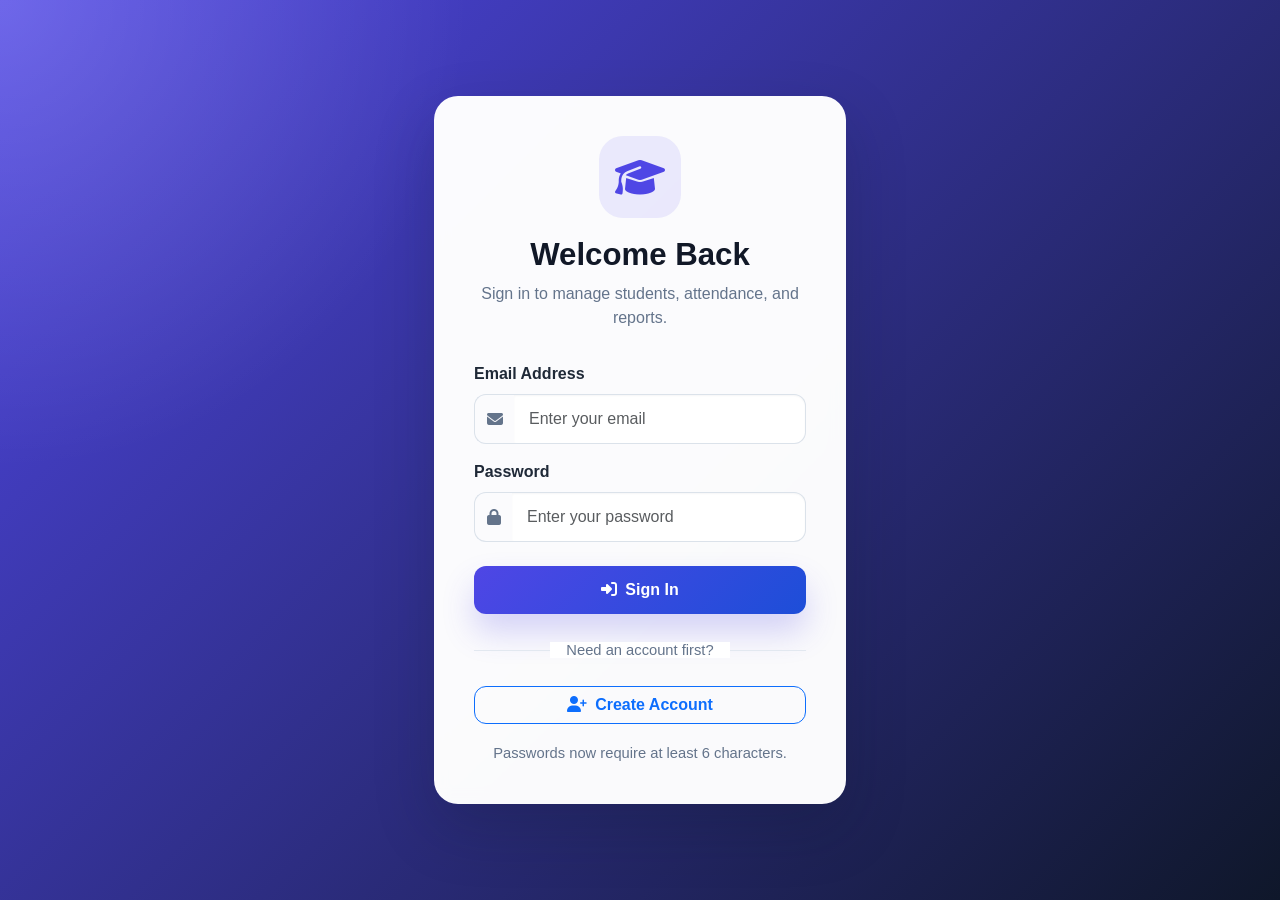
==== attendance.html @ b6f8df0d "Add batch selection to attendance system - New /batches endpoint returns available batch ranges - At" ====
<!DOCTYPE html>
<html lang="en">
<head>
  <!-- Character encoding for international characters -->
  <meta charset="UTF-8">
  <!-- Responsive design viewport settings -->
  <meta name="viewport" content="width=device-width, initial-scale=1.0">
  <!-- Page title shown in browser tab -->
  <title>Attendance - Student Attendance System</title>
  <!-- Bootstrap 5 CSS framework for responsive UI -->
  <link href="https://cdn.jsdelivr.net/npm/bootstrap@5.3.2/dist/css/bootstrap.min.css" rel="stylesheet">
  <!-- FontAwesome icons library -->
  <link rel="stylesheet" href="https://cdnjs.cloudflare.com/ajax/libs/font-awesome/6.4.0/css/all.min.css">
  <!-- Custom application stylesheet -->
  <link rel="stylesheet" href="style.css">
  <!-- Authentication utilities - handles token management -->
  <script src="auth.js?v=2024"></script>
  <script>
    <!-- REQUIRE AUTHENTICATION - Protect this page from unauthorized access -->
    window.requireAuth()
  </script>
</head>
<body>
  <!-- ========== SIDEBAR NAVIGATION ========== -->
  <div class="sidebar">
    <!-- Sidebar header with app title -->
    <div class="sidebar-header">
      <h3><i class="fas fa-graduation-cap me-2"></i>Attendance</h3>
    </div>
    <!-- Navigation links to different pages -->
    <ul class="sidebar-menu">
      <li><a href="dashboard.html"><i class="fas fa-home"></i>Dashboard</a></li>
      <li><a href="students.html"><i class="fas fa-users"></i>Students</a></li>
      <li><a href="attendance.html"><i class="fas fa-clipboard-check"></i>Attendance</a></li>
      <li><a href="reports.html"><i class="fas fa-chart-bar"></i>Reports</a></li>
    </ul>
  </div>

  <!-- ========== MAIN CONTENT AREA ========== -->
  <div class="main-content">
    <!-- ========== TOP NAVIGATION BAR ========== -->
    <div class="navbar">
      <!-- Left side of navbar with menu toggle and title -->
      <div class="navbar-left">
        <!-- Mobile menu toggle button -->
        <button class="menu-toggle" aria-label="Toggle navigation">
          <i class="fas fa-bars"></i>
        </button>
        <!-- Current page title -->
        <h5 class="mb-0">Attendance</h5>
      </div>
      <!-- Right side of navbar with user info and logout -->
      <div class="navbar-right">
        <!-- User profile section -->
        <div class="user-info">
          <!-- User avatar with initial letter -->
          <div class="user-avatar" id="userAvatar">A</div>
          <!-- User email display -->
          <span id="userName">Admin</span>
        </div>
        <!-- Logout button -->
        <button class="btn btn-outline-danger btn-sm logout-btn" onclick="logout()">
          <i class="fas fa-sign-out-alt"></i> Logout
        </button>
      </div>
    </div>

    <!-- ========== PAGE CONTENT ========== -->
    <div class="content-area">
      <!-- Page header with title and description -->
      <div class="page-header">
        <h1>Mark Attendance</h1>
        <p>Load a date and paper, then update attendance without creating duplicate records.</p>
      </div>

      <div id="attendanceAlert" class="alert alert-danger d-none" role="alert"></div>

      <div class="card mb-4">
        <div class="card-header d-flex flex-column flex-md-row justify-content-between align-items-start align-items-md-center gap-3">
          <div>
            <h5>Attendance Setup</h5>
            <p class="mb-0 text-muted">Select course, semester, and paper to load students for attendance.</p>
          </div>
          <button class="btn btn-outline-secondary" onclick="resetAttendance()">
            <i class="fas fa-redo me-2"></i>Reset
          </button>
        </div>
        <div class="card-body">
          <div class="row gy-3">
            <div class="col-md-3">
              <label for="attBatch" class="form-label">Batch</label>
              <select class="form-select" id="attBatch" onchange="updateAttCourseOptions()">
                <option value="">Select a batch</option>
              </select>
            </div>
            <div class="col-md-3">
              <label for="attCourse" class="form-label">Course</label>
              <select class="form-select" id="attCourse" onchange="updateAttSemesterOptions()">
                <option value="">Select a course</option>
              </select>
            </div>
            <div class="col-md-3">
              <label for="attSemester" class="form-label">Semester</label>
              <select class="form-select" id="attSemester" onchange="updateAttPaperOptions()" disabled>
                <option value="">Select a semester</option>
              </select>
            </div>
            <div class="col-md-3">
              <label for="attPaper" class="form-label">Paper</label>
              <select class="form-select" id="attPaper" onchange="loadStudentsForAttendance()" disabled>
                <option value="">Select a paper</option>
              </select>
            </div>
            <div class="col-md-3">
              <label for="attendanceDate" class="form-label">Date</label>
              <input type="date" class="form-control" id="attendanceDate" onchange="loadExistingAttendance()">
            </div>
          </div>
          <div class="row mt-3">
            <div class="col-12">
              <button class="btn btn-primary w-100" id="submitAttendanceBtn" onclick="submitAttendance()">
                <i class="fas fa-paper-plane me-2"></i>Save Attendance
              </button>
            </div>
          </div>
        </div>
      </div>

      <div class="card">
        <div class="card-header d-flex flex-column flex-md-row justify-content-between align-items-start align-items-md-center gap-3">
          <div>
            <h5>Student List</h5>
            <p class="mb-0 text-muted">Use Present, Late, or Absent for each student.</p>
          </div>
          <div class="d-flex flex-wrap gap-2">
            <span class="badge bg-success" id="presentCount">Present: 0</span>
            <span class="badge bg-warning text-dark" id="lateCount">Late: 0</span>
            <span class="badge bg-danger" id="absentCount">Absent: 0</span>
          </div>
        </div>
        <div class="card-body">
          <div class="row mb-3 gy-3">
            <div class="col-md-6">
              <input type="text" class="form-control shadow-sm" id="searchStudent" placeholder="Search by name or roll number">
            </div>
            <div class="col-md-6 text-md-end">
              <span class="text-muted" id="studentCount">Showing 0 students</span>
            </div>
          </div>
          <div class="table-responsive">
            <table class="table table-striped table-hover align-middle">
              <thead class="table-light">
                <tr>
                  <th>Name</th>
                  <th>Roll No</th>
                  <th>Course</th>
                  <th>Semester</th>
                  <th>Status</th>
                </tr>
              </thead>
              <tbody id="attendanceTable">
                <tr>
                  <td colspan="3" class="text-center py-5 text-muted">Loading students...</td>
                </tr>
              </tbody>
            </table>
          </div>
        </div>
      </div>
    </div>
  </div>

  <script src="https://cdn.jsdelivr.net/npm/bootstrap@5.3.2/dist/js/bootstrap.bundle.min.js"></script>
  <script>
    let students = []
    let courses = []
    let allBatches = []
    let allPapers = []
    let selectedBatch = null
    let selectedCourseId = null
    let selectedSemester = null
    let selectedPaperId = null
    const attendanceState = {}

    function setAlert(message = "", type = "danger") {
      const alertBox = document.getElementById("attendanceAlert")
      if (!message) {
        alertBox.textContent = ""
        alertBox.className = "alert alert-danger d-none"
        return
      }

      alertBox.textContent = message
      alertBox.className = `alert alert-${type}`
    }

    function setSubmitState(isSaving) {
      const button = document.getElementById("submitAttendanceBtn")
      if (!button) return
      button.disabled = isSaving
      button.innerHTML = isSaving
        ? '<span class="spinner-border spinner-border-sm me-2" role="status" aria-hidden="true"></span>Saving...'
        : '<i class="fas fa-paper-plane me-2"></i>Save Attendance'
    }

    function updateSummary() {
      const currentStatuses = students.map(student => attendanceState[student.id] || "absent")
      const presentCount = currentStatuses.filter(status => status === "present").length
      const lateCount = currentStatuses.filter(status => status === "late").length
      const absentCount = currentStatuses.filter(status => status === "absent").length

      document.getElementById("presentCount").textContent = `Present: ${presentCount}`
      document.getElementById("lateCount").textContent = `Late: ${lateCount}`
      document.getElementById("absentCount").textContent = `Absent: ${absentCount}`
    }

    function renderAttendanceTable(list = students) {
      const tableBody = document.getElementById("attendanceTable")
      const countNode = document.getElementById("studentCount")

      countNode.textContent = list.length === students.length
        ? `Showing ${students.length} student${students.length === 1 ? "" : "s"}`
        : `Showing ${list.length} of ${students.length} students`

      if (list.length === 0) {
        const hasFilters = selectedCourseId && selectedSemester && selectedPaperId
        const searchQuery = document.getElementById("searchStudent").value.trim()
        
        if (hasFilters) {
          tableBody.innerHTML = searchQuery
            ? '<tr><td colspan="5" class="text-center py-5 text-muted">No students match your search.</td></tr>'
            : '<tr><td colspan="5" class="text-center py-5 text-muted">No students found for this course/semester/paper.</td></tr>'
        } else {
          tableBody.innerHTML = '<tr><td colspan="5" class="text-center py-5 text-muted">Please select course, semester, and paper to load students.</td></tr>'
        }
        return
      }

      tableBody.innerHTML = list.map(student => {
        const courseName = courses.find(c => c.id === student.course_id)?.name || "Unknown"
        const currentSemester = student.current_semester || student.semester || "N/A"
        return `
        <tr>
          <td>${window.escapeHtml(student.name)}</td>
          <td>${window.escapeHtml(student.roll)}</td>
          <td>${window.escapeHtml(courseName)}</td>
          <td><strong>${currentSemester}</strong></td>
          <td>
            <select class="form-select form-select-sm" onchange="updateAttendanceStatus(${Number(student.id)}, this.value)">
              <option value="present" ${(attendanceState[student.id] || "absent") === "present" ? "selected" : ""}>Present</option>
              <option value="late" ${(attendanceState[student.id] || "absent") === "late" ? "selected" : ""}>Late</option>
              <option value="absent" ${(attendanceState[student.id] || "absent") === "absent" ? "selected" : ""}>Absent</option>
            </select>
          </td>
        </tr>
      `
      }).join("")
    }

    function applySearch() {
      const query = document.getElementById("searchStudent").value.toLowerCase().trim()
      if (!query) {
        renderAttendanceTable(students)
        return
      }

      const filtered = students.filter(student => {
        const courseName = courses.find(c => c.id === student.course_id)?.name || ""
        return (
          student.name.toLowerCase().includes(query) ||
          student.roll.toLowerCase().includes(query) ||
          courseName.toLowerCase().includes(query)
        )
      })

      renderAttendanceTable(filtered)
    }

    function resetAttendanceState(defaultStatus = "absent") {
      Object.keys(attendanceState).forEach(key => delete attendanceState[key])
      students.forEach(student => {
        attendanceState[student.id] = defaultStatus
      })
      updateSummary()
    }

    window.updateAttSemesterOptions = async function() {
      const courseSelect = document.getElementById("attCourse")
      const semesterSelect = document.getElementById("attSemester")
      const paperSelect = document.getElementById("attPaper")
      
      selectedCourseId = courseSelect.value ? Number(courseSelect.value) : null
      selectedSemester = null
      selectedPaperId = null
      
      semesterSelect.disabled = true
      semesterSelect.innerHTML = '<option value="">Select a semester</option>'
      paperSelect.disabled = true
      paperSelect.innerHTML = '<option value="">Select a paper</option>'
      
      if (!selectedCourseId) {
        students = []
        resetAttendanceState("absent")
        renderAttendanceTable(students)
        return
      }

      try {
        const semesters = await window.apiRequest(`/courses/${selectedCourseId}/semesters`)
        semesterSelect.disabled = false
        
        semesters.forEach(semester => {
          const option = document.createElement("option")
          option.value = semester
          option.textContent = `Semester ${semester}`
          semesterSelect.appendChild(option)
        })
      } catch (error) {
        setAlert("Unable to load semesters for this course.")
      }
    }

    window.updateAttPaperOptions = async function() {
      const semesterSelect = document.getElementById("attSemester")
      const paperSelect = document.getElementById("attPaper")
      
      selectedSemester = semesterSelect.value ? Number(semesterSelect.value) : null
      selectedPaperId = null
      
      paperSelect.disabled = true
      paperSelect.innerHTML = '<option value="">Select a paper</option>'
      
      if (!selectedCourseId || !selectedSemester) {
        students = []
        resetAttendanceState("absent")
        renderAttendanceTable(students)
        return
      }

      try {
        allPapers = await window.apiRequest(`/courses/${selectedCourseId}/semesters/${selectedSemester}/papers`)
        paperSelect.disabled = false
        
        allPapers.forEach(paper => {
          const option = document.createElement("option")
          option.value = paper.id
          option.textContent = paper.name + (paper.code ? ` (${paper.code})` : "")
          paperSelect.appendChild(option)
        })
      } catch (error) {
        setAlert("Unable to load papers for this course/semester.")
        allPapers = []
      }
    }

    window.loadStudentsForAttendance = async function() {
      const paperSelect = document.getElementById("attPaper")
      selectedPaperId = paperSelect.value ? Number(paperSelect.value) : null

      if (!selectedBatch || !selectedCourseId || !selectedSemester || !selectedPaperId) {
        students = []
        resetAttendanceState("absent")
        renderAttendanceTable(students)
        return
      }

      setAlert("")
      document.getElementById("attendanceTable").innerHTML = '<tr><td colspan="5" class="text-center py-5 text-muted">Loading students...</td></tr>'

      try {
        // Fetch students for this batch only
        const allStudents = await window.apiRequest(`/students?admission_year=${selectedBatch}`)
        students = allStudents.filter(student => 
          student.course_id === selectedCourseId && 
          student.semester === selectedSemester &&
          (Array.isArray(student.papers) ? student.papers : JSON.parse(student.papers || "[]")).includes(selectedPaperId)
        )
        resetAttendanceState("absent")
        await loadExistingAttendance()
      } catch (error) {
        document.getElementById("attendanceTable").innerHTML = '<tr><td colspan="5" class="text-center py-5 text-muted">Unable to load students.</td></tr>'
        setAlert(error.message || "Unable to load students right now.")
      }
    }

    async function loadBatches() {
      try {
        allBatches = await window.apiRequest("/batches")
        const batchSelect = document.getElementById("attBatch")
        batchSelect.innerHTML = '<option value="">Select a batch</option>'
        
        allBatches.forEach(batch => {
          const option = document.createElement("option")
          option.value = batch.admission_year
          option.textContent = batch.batch
          batchSelect.appendChild(option)
        })
      } catch (error) {
        setAlert("Unable to load batches.")
      }
    }

    window.updateAttCourseOptions = async function() {
      const batchSelect = document.getElementById("attBatch")
      const courseSelect = document.getElementById("attCourse")
      const semesterSelect = document.getElementById("attSemester")
      const paperSelect = document.getElementById("attPaper")
      
      selectedBatch = batchSelect.value ? Number(batchSelect.value) : null
      selectedCourseId = null
      selectedSemester = null
      selectedPaperId = null
      
      courseSelect.innerHTML = '<option value="">Select a course</option>'
      semesterSelect.disabled = true
      semesterSelect.innerHTML = '<option value="">Select a semester</option>'
      paperSelect.disabled = true
      paperSelect.innerHTML = '<option value="">Select a paper</option>'
      
      if (!selectedBatch) {
        students = []
        resetAttendanceState("absent")
        renderAttendanceTable(students)
        return
      }

      try {
        // Load all courses
        const allCourses = await window.apiRequest("/courses")
        
        // Get students for this batch to find which courses are offered
        const batchStudents = await window.apiRequest(`/students?admission_year=${selectedBatch}`)
        const offeredCourseIds = new Set(batchStudents.map(s => s.course_id))
        
        // Filter courses to only those offered in this batch
        courses = allCourses.filter(c => offeredCourseIds.has(c.id))
        
        courseSelect.innerHTML = '<option value="">Select a course</option>'
        courses.forEach(course => {
          const option = document.createElement("option")
          option.value = course.id
          option.textContent = course.name
          courseSelect.appendChild(option)
        })
      } catch (error) {
        setAlert("Unable to load courses for this batch.")
      }
    }

    async function loadCourses() {
      try {
        courses = await window.apiRequest("/courses")
        const courseSelect = document.getElementById("attCourse")
        courseSelect.innerHTML = '<option value="">Select a course</option>'
        
        courses.forEach(course => {
          const option = document.createElement("option")
          option.value = course.id
          option.textContent = course.name
          courseSelect.appendChild(option)
        })
      } catch (error) {
        setAlert("Unable to load courses.")
      }
    }

    async function loadExistingAttendance() {
      const date = document.getElementById("attendanceDate").value
      const paper = allPapers.find(p => p.id === selectedPaperId)
      const paperName = paper ? paper.name : ""

      if (!students.length) {
        return
      }

      resetAttendanceState("absent")

      if (!date || !paperName) {
        applySearch()
        return
      }

      try {
        const records = await window.apiRequest("/attendance", {
          query: { start_date: date, end_date: date, subject: paperName }
        })

        records.forEach(record => {
          attendanceState[record.student_id] = record.status
        })

        updateSummary()
        applySearch()

        if (records.length > 0) {
          setAlert(`Loaded ${records.length} saved attendance record${records.length === 1 ? "" : "s"} for ${paperName} on ${window.formatDate(date)}.`, "info")
        } else {
          setAlert("", "danger")
        }
      } catch (error) {
        applySearch()
        setAlert(error.message || "Unable to load saved attendance for this session.")
      }
    }

    window.updateAttendanceStatus = function(studentId, status) {
      attendanceState[studentId] = status
      updateSummary()
    }

    window.resetAttendance = function() {
      document.getElementById("attBatch").selectedIndex = 0
      document.getElementById("attCourse").selectedIndex = 0
      document.getElementById("attSemester").selectedIndex = 0
      document.getElementById("attPaper").selectedIndex = 0
      document.getElementById("attendanceDate").value = window.getTodayLocalDate()
      document.getElementById("searchStudent").value = ""
      selectedBatch = null
      selectedCourseId = null
      selectedSemester = null
      selectedPaperId = null
      students = []
      resetAttendanceState("absent")
      renderAttendanceTable(students)
      setAlert("")
    }

    window.submitAttendance = async function() {
      const date = document.getElementById("attendanceDate").value
      const paper = allPapers.find(p => p.id === selectedPaperId)
      const paperName = paper ? paper.name : ""

      if (!date || !paperName) {
        setAlert("Please select course, semester, paper, and date before saving attendance.")
        return
      }

      if (!students.length) {
        setAlert("No students are available for this selection.")
        return
      }

      setAlert("")
      setSubmitState(true)

      try {
        const records = students.map(student => ({
          student_id: Number(student.id),
          date,
          subject: paperName,
          status: attendanceState[student.id] || "absent"
        }))

        const result = await window.apiRequest("/attendance", {
          method: "POST",
          body: records
        })

        await loadExistingAttendance()
        setAlert(
          `${result.message || "Attendance saved."} Created: ${result.created || 0}, updated: ${result.updated || 0}.`,
          "success"
        )
      } catch (error) {
        setAlert(error.message || "Unable to save attendance right now.")
      } finally {
        setSubmitState(false)
      }
    }

    document.addEventListener("DOMContentLoaded", () => {
      window.populateUserInfo()
      window.setupSidebar()
      document.getElementById("attendanceDate").value = window.getTodayLocalDate()
      document.getElementById("searchStudent").addEventListener("input", applySearch)
      loadBatches()
    })
  </script>
</body>
</html>
---- style.css ----
/* ========== THEME & COLOR VARIABLES ========== */
/* Define global color scheme using CSS custom properties for easy theming */
:root {
  /* Sidebar styling colors */
  --sidebar-bg: #111827;          /* Dark background for sidebar navigation */
  --sidebar-hover: #1f2937;       /* Hover state background color */
  
  /* Main application background */
  --main-bg: #eef2ff;             /* Light blue-tinted main background */
  
  /* Surface and card colors */
  --surface: #ffffff;             /* Primary white background for cards/content */
  --surface-strong: #f8fafc;      /* Slightly gray background alternative */
  
  /* Text colors for readability hierarchy */
  --text-primary: #111827;        /* Dark gray for primary text */
  --text-secondary: #64748b;      /* Lighter gray for secondary text/hints */
  
  /* Shadow effects for depth */
  --card-shadow: 0 24px 60px rgba(15, 23, 42, 0.08);  /* Card drop shadow */
  --shadow-soft: 0 18px 40px rgba(15, 23, 42, 0.08);  /* Softer ambient shadow */
  
  /* Borders and dividers */
  --border-color: #e2e8f0;        /* Light gray for borders and dividers */
}

/* ========== GLOBAL STYLES ========== */
/* Reset default browser styles and apply box model */
* {
  margin: 0;
  padding: 0;
  box-sizing: border-box;  /* Include padding/border in width/height calculations */
}

/* ========== BODY STYLES ========== */
/* Apply global typography and background settings */
body {
  margin: 0;
  font-family: "Segoe UI", Tahoma, Geneva, Verdana, sans-serif;  /* Modern sans-serif font stack */
  padding: 0;
  background-color: var(--main-bg);  /* Use theme background color */
  color: var(--text-primary);        /* Use theme text color */
  overflow-x: hidden;                /* Prevent horizontal scrollbar */
}

/* ========== SIDEBAR NAVIGATION ========== */
/* Fixed left navigation panel with responsive hide/show on mobile */
.sidebar {
  position: fixed;
  left: 0;
  top: 0;
  height: 100vh;           /* Full viewport height */
  width: 260px;
  background-color: var(--sidebar-bg);  /* Dark background from theme */
  color: white;
  transition: all 0.3s ease;             /* Smooth animation for mobile toggle */
  z-index: 1000;                         /* Ensure sidebar is above other content */
  overflow-y: auto;                      /* Allow scrolling for long menus */
  box-shadow: 10px 0 30px rgba(15, 23, 42, 0.12);  /* Right-side drop shadow */
}

/* Hide sidebar completely on mobile (toggled via JS) */
.sidebar.active {
  left: -260px;  /* Slide sidebar off-screen to the left */
}

/* ========== SIDEBAR HEADER ========== */
/* Top section of sidebar with application title */
.sidebar-header {
  padding: 26px 24px;
  border-bottom: 1px solid rgba(255, 255, 255, 0.1);  /* Subtle divider line */
}

.sidebar-header h3 {
  margin: 0;
  font-size: 1.25rem;
  font-weight: 700;  /* Bold for prominence */
}

/* ========== SIDEBAR MENU ========== */
/* Navigation menu links and hover states */
.sidebar-menu {
  padding: 20px 0;
  list-style: none;  /* Remove default list bullets */
}

.sidebar-menu a {
  display: flex;
  align-items: center;
  padding: 14px 24px;
  color: rgba(255, 255, 255, 0.85);  /* Slightly transparent white */
  text-decoration: none;
  transition: all 0.25s ease;
  font-size: 0.95rem;
  border-radius: 16px;   /* Rounded corners for modern look */
  margin: 0 12px 8px;
}

.sidebar-menu a:hover,
.sidebar-menu a.active {
  background-color: rgba(148, 163, 184, 0.12);  /* Highlight on hover/active */
  color: #ffffff;                                /* Full white on hover */
  transform: translateX(2px);                    /* Subtle slide animation */
}

.sidebar-menu a i {
  margin-right: 12px;
  font-size: 1.1rem;
  width: 24px;
  text-align: center;  /* Center align icon */
}

/* ========== MAIN CONTENT AREA ========== */
/* Primary content region, adjusts for sidebar */
.main-content {
  margin-left: 260px;  /* Leave space for sidebar */
  min-height: 100vh;   /* Full viewport height */
  transition: all 0.3s ease;  /* Smooth transition for mobile toggle */
}

.main-content.active {
  margin-left: 0;  /* No margin on mobile when sidebar is hidden */
}

/* ========== TOP NAVIGATION BAR ========== */
/* Horizontal navbar with user info and controls */
.navbar {
  background-color: var(--surface);        /* White background */
  box-shadow: var(--shadow-soft);          /* Subtle drop shadow for depth */
  padding: 18px 32px;
  display: flex;
  justify-content: space-between;
  align-items: center;
  gap: 16px;
  flex-wrap: wrap;                         /* Allow wrapping on mobile */
  border-radius: 0 0 24px 24px;           /* Rounded bottom corners */
}

/* Left section of navbar with menu toggle and title */
.navbar-left {
  display: flex;
  align-items: center;
  gap: 20px;
}

/* Mobile menu toggle button */
.menu-toggle {
  background: #eef2ff;                     /* Light background */
  border: none;
  font-size: 1.4rem;
  cursor: pointer;
  color: #334155;
  width: 46px;
  height: 46px;
  border-radius: 14px;
  transition: transform 0.25s ease, background-color 0.25s ease;
}

.menu-toggle:hover {
  transform: translateY(-1px);             /* Subtle press effect */
  background-color: #dbeafe;               /* Slightly darker on hover */
}

/* Right section of navbar with user profile */
.navbar-right {
  display: flex;
  align-items: center;
  gap: 16px;
  flex-wrap: wrap;
  justify-content: flex-end;
}

/* User information container */
.user-info {
  display: flex;
  align-items: center;
  gap: 12px;
  min-width: 0;  /* Allow text truncation */
}

.user-info span {
  max-width: 220px;
  overflow: hidden;                        /* Hide overflowing text */
  text-overflow: ellipsis;                 /* Add ... for overflow */
  white-space: nowrap;
}

/* Circular user avatar with initial */
.user-avatar {
  width: 42px;
  height: 42px;
  border-radius: 50%;                      /* Perfect circle */
  background-color: #0d6efd;               /* Blue background */
  color: white;
  display: flex;
  align-items: center;
  justify-content: center;
  font-weight: 700;
  box-shadow: 0 10px 28px rgba(13, 110, 253, 0.18);  /* Blue glow effect */
}

/* ========== PAGE CONTENT AREA ========== */
/* Main content padding and layout */
.content-area {
  padding: 34px;                           /* Inner padding from edges */
}

/* Page header with title and description */
.page-header {
  margin-bottom: 32px;                     /* Space below header */
}

.page-header h1 {
  font-size: 2rem;
  font-weight: 800;
  color: var(--text-primary);
  margin-bottom: 8px;
}

.page-header p {
  color: var(--text-secondary);
  margin: 0;
}

.stats-cards {
  display: grid;
  grid-template-columns: repeat(auto-fit, minmax(240px, 1fr));
  gap: 24px;
  margin-bottom: 32px;
}

.stat-card {
  background: linear-gradient(180deg, #ffffff 0%, #f8fafc 100%);
  border-radius: 22px;
  padding: 28px;
  box-shadow: var(--card-shadow);
  transition: transform 0.3s ease, box-shadow 0.3s ease;
  border: 1px solid rgba(148, 163, 184, 0.15);
}

.stat-card:hover {
  transform: translateY(-6px);
  box-shadow: 0 26px 60px rgba(15, 23, 42, 0.14);
}

.stat-card-header {
  display: flex;
  justify-content: space-between;
  align-items: center;
  margin-bottom: 18px;
}

.stat-card-title {
  font-size: 0.82rem;
  color: var(--text-secondary);
  font-weight: 700;
  letter-spacing: 0.08em;
  text-transform: uppercase;
}

.stat-card-icon {
  width: 48px;
  height: 48px;
  border-radius: 16px;
  display: flex;
  align-items: center;
  justify-content: center;
  font-size: 1.2rem;
}

.stat-card-icon.blue {
  background-color: rgba(13, 110, 253, 0.12);
  color: #0d6efd;
}

.stat-card-icon.green {
  background-color: rgba(25, 135, 84, 0.12);
  color: #198754;
}

.stat-card-icon.orange {
  background-color: rgba(253, 126, 20, 0.12);
  color: #fd7e14;
}

.stat-card-icon.red {
  background-color: rgba(220, 53, 69, 0.12);
  color: #dc3545;
}

.stat-card-value {
  font-size: 2.4rem;
  font-weight: 800;
  color: var(--text-primary);
  margin-bottom: 6px;
}

.stat-card-footer {
  font-size: 0.92rem;
  color: var(--text-secondary);
}

.card {
  background: var(--surface);
  border-radius: 24px;
  box-shadow: var(--shadow-soft);
  border: none;
  margin-bottom: 24px;
  transition: transform 0.3s ease, box-shadow 0.3s ease;
}

.card:hover {
  transform: translateY(-3px);
  box-shadow: 0 26px 60px rgba(15, 23, 42, 0.12);
}

.card-header {
  background: transparent;
  border-bottom: 1px solid rgba(226, 232, 240, 0.85);
  padding: 24px;
  border-radius: 24px 24px 0 0;
}

.card-header h5 {
  margin: 0;
  font-weight: 700;
  color: var(--text-primary);
}

.card-body {
  padding: 24px;
}

.modal-content {
  border: none;
  border-radius: 24px;
}

.modal-header,
.modal-footer {
  border-color: rgba(226, 232, 240, 0.9);
  padding: 20px 24px;
}

.modal-body {
  padding: 24px;
}

.alert {
  border: none;
  border-radius: 18px;
  box-shadow: 0 12px 30px rgba(15, 23, 42, 0.08);
}

.chart-container {
  background: #f8fbff;
  border-radius: 20px;
  padding: 18px;
  box-shadow: inset 0 2px 10px rgba(15, 23, 42, 0.04);
}

.table-responsive {
  overflow-x: auto;
}

table {
  width: 100%;
  border-collapse: separate;
  border-spacing: 0;
  background: var(--surface);
  box-shadow: 0 18px 30px rgba(15, 23, 42, 0.05);
  border-radius: 20px;
  overflow: hidden;
}

thead {
  background: #f8faff;
}

thead th {
  font-weight: 700;
  color: #334155;
  border-bottom: 1px solid rgba(226, 232, 240, 0.95);
  padding: 18px 20px;
  text-align: left;
}

tbody tr {
  transition: background-color 0.25s ease, transform 0.25s ease;
}

tbody tr:hover {
  background-color: #f8fbff;
  transform: translateX(4px);
}

tbody td {
  padding: 18px 20px;
  color: #475569;
  border-bottom: 1px solid rgba(226, 232, 240, 0.85);
}

tbody tr:last-child td {
  border-bottom: none;
}

.btn {
  transition: transform 0.25s ease, box-shadow 0.25s ease, background-color 0.25s ease;
  border-radius: 14px;
  font-weight: 700;
}

.btn:hover {
  transform: translateY(-2px);
}

.btn:focus-visible,
.form-control:focus-visible,
.form-select:focus-visible,
.menu-toggle:focus-visible {
  outline: 3px solid rgba(79, 70, 229, 0.18);
  outline-offset: 2px;
}

.btn-primary {
  background-color: #0d6efd;
  border-color: #0d6efd;
  box-shadow: 0 14px 30px rgba(13, 110, 253, 0.18);
}

.btn-primary:hover {
  background-color: #0b5ed7;
  border-color: #0a58ca;
}

.btn-outline-secondary {
  border-radius: 14px;
  border-color: #cbd5e1;
  color: #1f2937;
  background-color: var(--surface);
}

.btn-outline-secondary:hover {
  background-color: #eef2ff;
  color: #0d6efd;
}

.form-control,
.form-select {
  border-radius: 16px;
  border: 1px solid rgba(148, 163, 184, 0.35);
  box-shadow: inset 0 1px 2px rgba(15, 23, 42, 0.04);
  transition: border-color 0.25s ease, box-shadow 0.25s ease;
}

.form-control:focus,
.form-select:focus {
  border-color: #7c3aed;
  box-shadow: 0 0 0 0.15rem rgba(124, 58, 237, 0.15);
}

.logout-btn {
  border-radius: 14px;
}

.badge {
  font-weight: 700;
}

@media (max-width: 768px) {
  .sidebar {
    left: -260px;
  }

  .sidebar.active {
    left: 0;
  }

  .main-content {
    margin-left: 0;
  }

  .main-content.active {
    margin-left: 0;
  }

  .content-area {
    padding: 20px;
  }

  .navbar {
    padding: 16px 20px;
  }

  .navbar-right {
    width: 100%;
    justify-content: space-between;
  }

  .stats-cards {
    grid-template-columns: 1fr;
  }
}

@media (max-width: 576px) {
  .page-header h1 {
    font-size: 1.7rem;
  }

  .stat-card {
    padding: 22px;
  }

  .stat-card-value {
    font-size: 1.9rem;
  }

  .content-area {
    padding: 16px;
  }

  .navbar-right {
    justify-content: flex-start;
  }

  .user-info span {
    max-width: 140px;
  }
}
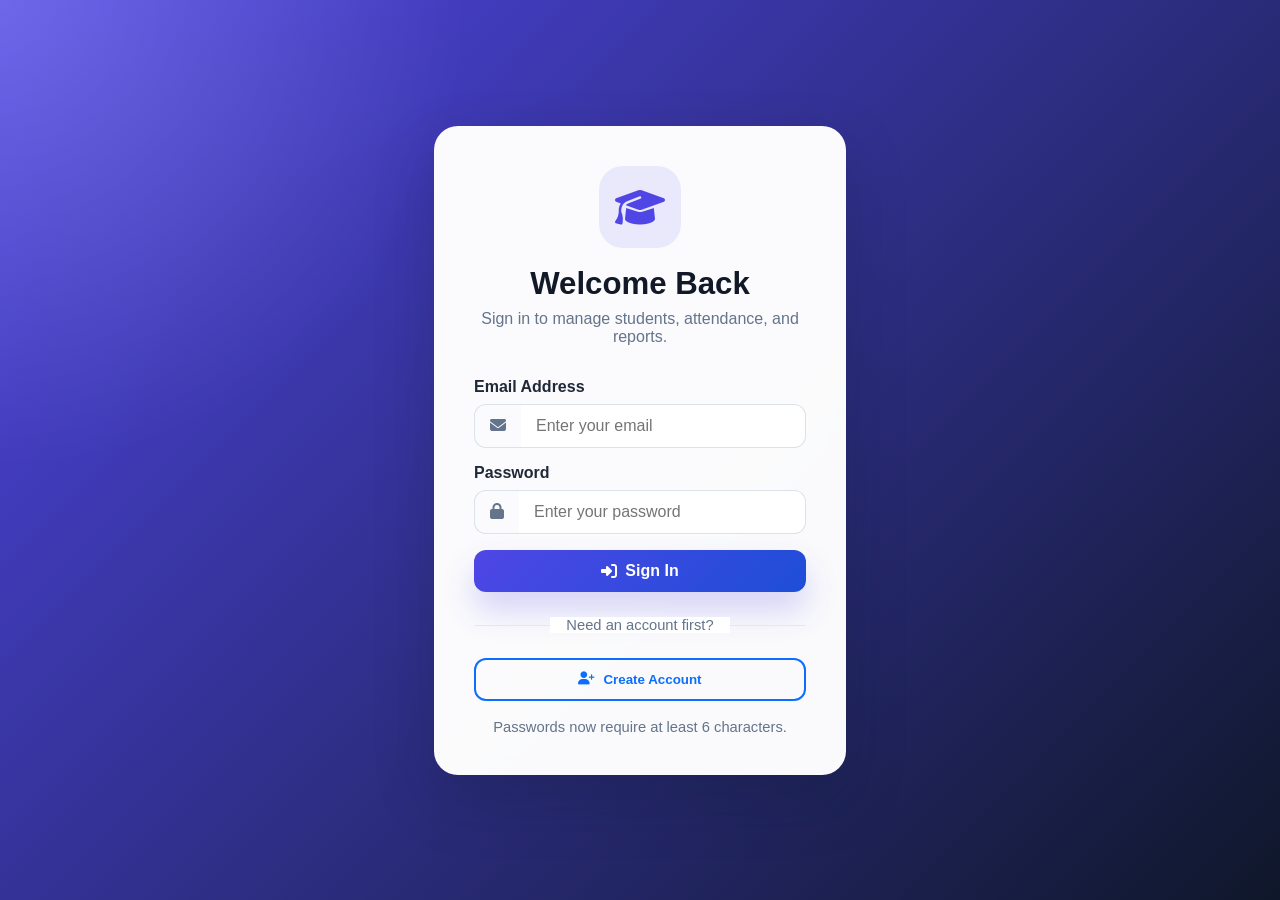
==== commit 639eb65d: "Fix batch system to use 4-year duration only and filter by course end date - /batches endpoint now r" ====
--- a/attendance.html
+++ b/attendance.html
@@ -7,8 +7,6 @@
   <meta name="viewport" content="width=device-width, initial-scale=1.0">
   <!-- Page title shown in browser tab -->
   <title>Attendance - Student Attendance System</title>
-  <!-- Bootstrap 5 CSS framework for responsive UI -->
-  <link href="https://cdn.jsdelivr.net/npm/bootstrap@5.3.2/dist/css/bootstrap.min.css" rel="stylesheet">
   <!-- FontAwesome icons library -->
   <link rel="stylesheet" href="https://cdnjs.cloudflare.com/ajax/libs/font-awesome/6.4.0/css/all.min.css">
   <!-- Custom application stylesheet -->
@@ -73,7 +71,7 @@
         <p>Load a date and paper, then update attendance without creating duplicate records.</p>
       </div>
 
-      <div id="attendanceAlert" class="alert alert-danger d-none" role="alert"></div>
+      <div id="attendanceAlert" class="alert alert-danger hidden" role="alert"></div>
 
       <div class="card mb-4">
         <div class="card-header d-flex flex-column flex-md-row justify-content-between align-items-start align-items-md-center gap-3">
@@ -170,7 +168,6 @@
     </div>
   </div>
 
-  <script src="https://cdn.jsdelivr.net/npm/bootstrap@5.3.2/dist/js/bootstrap.bundle.min.js"></script>
   <script>
     let students = []
     let courses = []
--- a/style.css
+++ b/style.css
@@ -465,6 +465,591 @@
 
 .badge {
   font-weight: 700;
+  padding: 6px 12px;
+  border-radius: 8px;
+  display: inline-block;
+  font-size: 0.85rem;
+}
+
+.badge-success {
+  background-color: #dcfce7;
+  color: #166534;
+}
+
+.badge-danger {
+  background-color: #fee2e2;
+  color: #991b1b;
+}
+
+.badge-warning {
+  background-color: #fef3c7;
+  color: #92400e;
+}
+
+.badge-info {
+  background-color: #cffafe;
+  color: #164e63;
+}
+
+.badge-light {
+  background-color: #f1f5f9;
+  color: #1e293b;
+}
+
+/* ========== UTILITY CLASSES ========== */
+/* Margin utilities */
+.margin-0 {
+  margin: 0;
+}
+
+.margin-bottom-2 {
+  margin-bottom: 8px;
+}
+
+.margin-bottom-3 {
+  margin-bottom: 12px;
+}
+
+.margin-bottom-4 {
+  margin-bottom: 16px;
+}
+
+.margin-right-2 {
+  margin-right: 8px;
+}
+
+.margin-top-3 {
+  margin-top: 12px;
+}
+
+.margin-top-2 {
+  margin-top: 8px;
+}
+
+/* Padding utilities */
+.padding-2 {
+  padding: 8px;
+}
+
+.padding-3 {
+  padding: 12px;
+}
+
+.padding-4 {
+  padding: 16px;
+}
+
+/* Spacing utilities for icons and elements */
+.spacing-right {
+  margin-right: 8px;
+}
+
+.spacing-left {
+  margin-left: 8px;
+}
+
+/* Width utilities */
+.width-full {
+  width: 100%;
+}
+
+.width-auto {
+  width: auto;
+}
+
+/* Text alignment and color utilities */
+.text-center {
+  text-align: center;
+}
+
+.text-md-end {
+  text-align: right;
+}
+
+.text-muted {
+  color: #64748b;
+}
+
+.text-danger {
+  color: #dc3545;
+}
+
+.text-success {
+  color: #198754;
+}
+
+.text-warning {
+  color: #ff9900;
+}
+
+/* Hidden/Display utilities */
+.hidden {
+  display: none !important;
+}
+
+/* Grid and Layout utilities */
+.row {
+  display: grid;
+  grid-template-columns: repeat(12, 1fr);
+  gap: 16px;
+  margin-bottom: 16px;
+}
+
+.col-md-3 {
+  grid-column: span 3;
+}
+
+.col-md-4 {
+  grid-column: span 4;
+}
+
+.col-md-5 {
+  grid-column: span 5;
+}
+
+.col-md-6 {
+  grid-column: span 6;
+}
+
+.col-md-7 {
+  grid-column: span 7;
+}
+
+.col-lg-4 {
+  grid-column: span 4;
+}
+
+.col-lg-8 {
+  grid-column: span 8;
+}
+
+.col-sm-6 {
+  grid-column: span 6;
+}
+
+/* Flex utilities */
+.d-flex {
+  display: flex;
+}
+
+.flex-column {
+  flex-direction: column;
+}
+
+.flex-wrap {
+  flex-wrap: wrap;
+}
+
+.justify-content-between {
+  justify-content: space-between;
+}
+
+.justify-content-center {
+  justify-content: center;
+}
+
+.justify-content-end {
+  justify-content: flex-end;
+}
+
+.align-items-center {
+  align-items: center;
+}
+
+.align-items-start {
+  align-items: flex-start;
+}
+
+.align-middle {
+  vertical-align: middle;
+}
+
+.gap-2 {
+  gap: 8px;
+}
+
+.gap-3 {
+  gap: 12px;
+}
+
+.gap-4 {
+  gap: 16px;
+}
+
+/* Grid stack for button groups */
+.grid-stack {
+  display: grid;
+  grid-template-columns: 1fr;
+}
+
+/* Card header with flex */
+.card-header-flex {
+  display: flex;
+  justify-content: space-between;
+  align-items: center;
+}
+
+/* Form styling */
+.form-group {
+  margin-bottom: 16px;
+}
+
+.form-label {
+  font-weight: 600;
+  color: #1f2937;
+  margin-bottom: 8px;
+  display: block;
+}
+
+.form-input {
+  padding: 12px 15px;
+  border-radius: 12px;
+  border: 1px solid #dbe2ea;
+  font-size: 1rem;
+  font-family: inherit;
+  width: 100%;
+  box-sizing: border-box;
+}
+
+.form-input:focus {
+  border-color: #4f46e5;
+  box-shadow: 0 0 0 0.2rem rgba(79, 70, 229, 0.18);
+  outline: none;
+}
+
+.form-check {
+  display: flex;
+  align-items: center;
+  margin-bottom: 12px;
+}
+
+.form-check-input {
+  width: 18px;
+  height: 18px;
+  margin-right: 8px;
+  cursor: pointer;
+  accent-color: #0d6efd;
+}
+
+.form-check-label {
+  cursor: pointer;
+  margin-bottom: 0;
+}
+
+.input-group {
+  display: flex;
+  align-items: center;
+}
+
+.input-group-text {
+  background: transparent;
+  border: 1px solid #dbe2ea;
+  border-right: none;
+  border-radius: 12px 0 0 12px;
+  color: #64748b;
+  padding: 12px 15px;
+}
+
+.input-group .form-input {
+  border-left: none;
+  border-radius: 0 12px 12px 0;
+}
+
+/* Alert styling */
+.alert {
+  padding: 12px 15px;
+  border-radius: 12px;
+  border: 1px solid;
+  margin-bottom: 16px;
+}
+
+.alert.hidden {
+  display: none;
+}
+
+.alert-danger {
+  background-color: #fee2e2;
+  border-color: #fecaca;
+  color: #991b1b;
+}
+
+.alert-success {
+  background-color: #dcfce7;
+  border-color: #bbf7d0;
+  color: #166534;
+}
+
+.alert-info {
+  background-color: #cffafe;
+  border-color: #a5f3fc;
+  color: #164e63;
+}
+
+/* Button variants */
+.btn {
+  padding: 12px 20px;
+  border: none;
+  border-radius: 12px;
+  font-weight: 600;
+  cursor: pointer;
+  transition: all 0.25s ease;
+  display: inline-flex;
+  align-items: center;
+  justify-content: center;
+  white-space: nowrap;
+  text-decoration: none;
+}
+
+.btn:disabled {
+  opacity: 0.6;
+  cursor: not-allowed;
+}
+
+.btn-primary {
+  background-color: #0d6efd;
+  color: white;
+}
+
+.btn-primary:hover:not(:disabled) {
+  background-color: #0b5ed7;
+}
+
+.btn-success {
+  background-color: #198754;
+  color: white;
+}
+
+.btn-success:hover:not(:disabled) {
+  background-color: #157347;
+}
+
+.btn-info {
+  background-color: #0dcaf0;
+  color: white;
+}
+
+.btn-info:hover:not(:disabled) {
+  background-color: #0aa2c0;
+}
+
+.btn-outline-primary {
+  background-color: transparent;
+  border: 2px solid #0d6efd;
+  color: #0d6efd;
+}
+
+.btn-outline-primary:hover:not(:disabled) {
+  background-color: #e7f1ff;
+}
+
+.btn-outline-danger {
+  background-color: transparent;
+  border: 2px solid #dc3545;
+  color: #dc3545;
+}
+
+.btn-outline-danger:hover:not(:disabled) {
+  background-color: #ffe6e8;
+}
+
+.btn-secondary {
+  background-color: #6c757d;
+  color: white;
+}
+
+.btn-secondary:hover:not(:disabled) {
+  background-color: #5c636a;
+}
+
+/* Table styling */
+.table-responsive {
+  overflow-x: auto;
+  border-radius: 16px;
+}
+
+.table {
+  width: 100%;
+  border-collapse: collapse;
+}
+
+.table thead th {
+  background-color: #f8fafc;
+  border-bottom: 2px solid #e2e8f0;
+  padding: 12px;
+  text-align: left;
+  font-weight: 700;
+  color: #1f2937;
+}
+
+.table tbody td {
+  padding: 12px;
+  border-bottom: 1px solid #e2e8f0;
+}
+
+.table-hover tbody tr:hover {
+  background-color: #f8fbff;
+}
+
+.table-light thead {
+  background-color: #f8fafc;
+}
+
+.table-striped tbody tr:nth-child(odd) {
+  background-color: #f8fbff;
+}
+
+/* Modal styling */
+.modal-fade {
+  display: none;
+  position: fixed;
+  top: 0;
+  left: 0;
+  width: 100%;
+  height: 100%;
+  background-color: rgba(0, 0, 0, 0.5);
+  z-index: 2000;
+  align-items: center;
+  justify-content: center;
+}
+
+.modal-fade.show {
+  display: flex;
+}
+
+.modal-dialog {
+  background: white;
+  border-radius: 24px;
+  width: 90%;
+  max-width: 500px;
+  max-height: 90vh;
+  overflow-y: auto;
+  box-shadow: 0 26px 60px rgba(0, 0, 0, 0.3);
+}
+
+.modal-dialog-centered {
+  display: flex;
+  flex-direction: column;
+  justify-content: center;
+}
+
+.modal-header {
+  display: flex;
+  justify-content: space-between;
+  align-items: center;
+  padding: 24px;
+  border-bottom: 1px solid #e2e8f0;
+}
+
+.modal-title {
+  font-weight: 700;
+  color: #1f2937;
+  margin: 0;
+}
+
+.modal-body {
+  padding: 24px;
+}
+
+.modal-footer {
+  display: flex;
+  justify-content: flex-end;
+  gap: 12px;
+  padding: 24px;
+  border-top: 1px solid #e2e8f0;
+}
+
+.btn-close {
+  background: transparent;
+  border: none;
+  font-size: 1.5rem;
+  cursor: pointer;
+  color: #6c757d;
+  padding: 0;
+  width: 40px;
+  height: 40px;
+  display: flex;
+  align-items: center;
+  justify-content: center;
+}
+
+.btn-close:hover {
+  color: #1f2937;
+}
+
+/* Loading spinner */
+.spinner {
+  display: inline-block;
+  width: 16px;
+  height: 16px;
+  border: 2px solid rgba(255, 255, 255, 0.3);
+  border-top: 2px solid white;
+  border-radius: 50%;
+  animation: spin 0.8s linear infinite;
+  margin-right: 8px;
+}
+
+@keyframes spin {
+  0% {
+    transform: rotate(0deg);
+  }
+  100% {
+    transform: rotate(360deg);
+  }
+}
+
+/* Border utilities */
+.border {
+  border: 1px solid #e2e8f0;
+}
+
+.border-bottom {
+  border-bottom: 1px solid #e2e8f0;
+}
+
+.rounded {
+  border-radius: 12px;
+}
+
+/* Overflow utilities */
+.overflow-y-auto {
+  overflow-y: auto;
+}
+
+/* Responsive utilities */
+@media (max-width: 768px) {
+  .col-md-3,
+  .col-md-4,
+  .col-md-5,
+  .col-md-6,
+  .col-md-7 {
+    grid-column: span 6;
+  }
+
+  .col-lg-4,
+  .col-lg-8 {
+    grid-column: span 12;
+  }
+
+  .text-md-end {
+    text-align: left;
+  }
+
+  .col-sm-6 {
+    grid-column: span 12;
+  }
+}
+
+@media (max-width: 576px) {
+  .col-md-3,
+  .col-md-4,
+  .col-md-5,
+  .col-md-6,
+  .col-md-7,
+  .col-lg-4,
+  .col-lg-8,
+  .col-sm-6 {
+    grid-column: span 12;
+  }
 }
 
 @media (max-width: 768px) {
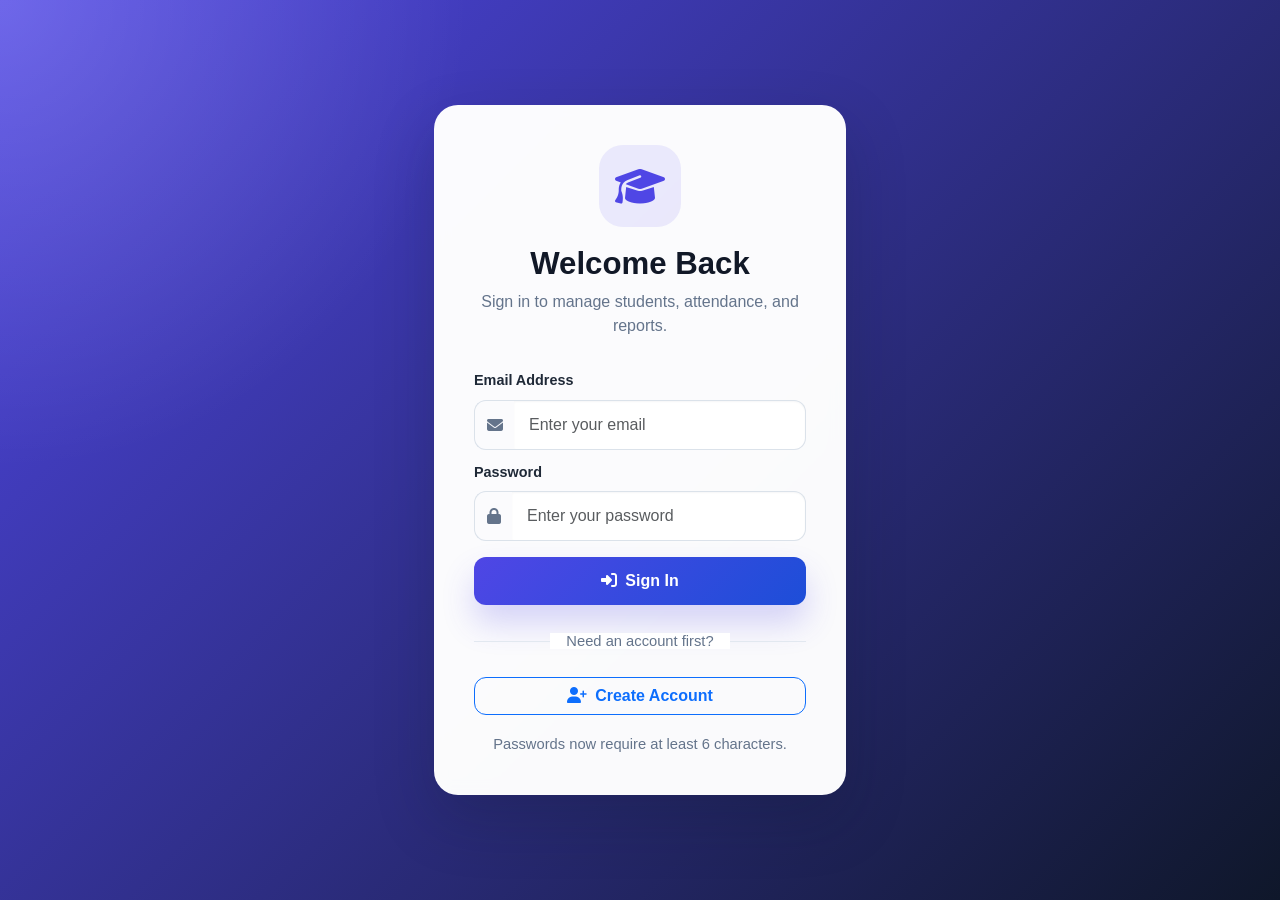
==== commit b2df6a06: "Fix UI consistency: Add Bootstrap CSS to attendance and reports pages, add 200+ missing CSS utilitie" ====
--- a/attendance.html
+++ b/attendance.html
@@ -7,6 +7,8 @@
   <meta name="viewport" content="width=device-width, initial-scale=1.0">
   <!-- Page title shown in browser tab -->
   <title>Attendance - Student Attendance System</title>
+  <!-- Bootstrap 5 CSS framework for responsive UI -->
+  <link href="https://cdn.jsdelivr.net/npm/bootstrap@5.3.2/dist/css/bootstrap.min.css" rel="stylesheet">
   <!-- FontAwesome icons library -->
   <link rel="stylesheet" href="https://cdnjs.cloudflare.com/ajax/libs/font-awesome/6.4.0/css/all.min.css">
   <!-- Custom application stylesheet -->
--- a/style.css
+++ b/style.css
@@ -321,6 +321,22 @@
   border-radius: 24px 24px 0 0;
 }
 
+.card-header-flex {
+  display: flex;
+  justify-content: space-between;
+  align-items: center;
+  gap: 16px;
+}
+
+.card-header-flex h5 {
+  margin: 0;
+  flex: 1;
+}
+
+.card-header-flex .badge {
+  white-space: nowrap;
+}
+
 .card-header h5 {
   margin: 0;
   font-weight: 700;
@@ -379,25 +395,28 @@
 
 thead th {
   font-weight: 700;
-  color: #334155;
-  border-bottom: 1px solid rgba(226, 232, 240, 0.95);
-  padding: 18px 20px;
+  color: #1f2937;
+  border-bottom: 2px solid #4f46e5;
+  padding: 12px 10px;
   text-align: left;
+  font-size: 0.85rem;
+  letter-spacing: 0.3px;
+  text-transform: uppercase;
 }
 
 tbody tr {
-  transition: background-color 0.25s ease, transform 0.25s ease;
+  transition: background-color 0.2s ease;
 }
 
 tbody tr:hover {
-  background-color: #f8fbff;
-  transform: translateX(4px);
+  background-color: #f0f4ff;
 }
 
 tbody td {
-  padding: 18px 20px;
+  padding: 10px 10px;
   color: #475569;
-  border-bottom: 1px solid rgba(226, 232, 240, 0.85);
+  border-bottom: 1px solid rgba(226, 232, 240, 0.6);
+  font-size: 0.9rem;
 }
 
 tbody tr:last-child td {
@@ -464,595 +483,1066 @@
 }
 
 .badge {
-  font-weight: 700;
-  padding: 6px 12px;
+  font-weight: 600;
+  padding: 6px 10px;
+  font-size: 0.85rem;
   border-radius: 8px;
-  display: inline-block;
-  font-size: 0.85rem;
 }
 
 .badge-success {
-  background-color: #dcfce7;
-  color: #166534;
+  background-color: #10b981;
+  color: white;
+}
+
+.badge-warning {
+  background-color: #f59e0b;
+  color: white;
 }
 
 .badge-danger {
-  background-color: #fee2e2;
-  color: #991b1b;
-}
-
-.badge-warning {
-  background-color: #fef3c7;
-  color: #92400e;
-}
-
-.badge-info {
-  background-color: #cffafe;
-  color: #164e63;
+  background-color: #ef4444;
+  color: white;
 }
 
 .badge-light {
-  background-color: #f1f5f9;
-  color: #1e293b;
-}
-
-/* ========== UTILITY CLASSES ========== */
-/* Margin utilities */
-.margin-0 {
-  margin: 0;
-}
-
-.margin-bottom-2 {
-  margin-bottom: 8px;
-}
-
-.margin-bottom-3 {
-  margin-bottom: 12px;
-}
-
-.margin-bottom-4 {
-  margin-bottom: 16px;
-}
-
-.margin-right-2 {
-  margin-right: 8px;
-}
-
-.margin-top-3 {
-  margin-top: 12px;
-}
-
-.margin-top-2 {
-  margin-top: 8px;
-}
-
-/* Padding utilities */
-.padding-2 {
-  padding: 8px;
-}
-
-.padding-3 {
-  padding: 12px;
-}
-
-.padding-4 {
-  padding: 16px;
-}
-
-/* Spacing utilities for icons and elements */
-.spacing-right {
-  margin-right: 8px;
-}
-
-.spacing-left {
-  margin-left: 8px;
-}
-
-/* Width utilities */
-.width-full {
-  width: 100%;
-}
-
-.width-auto {
-  width: auto;
-}
-
-/* Text alignment and color utilities */
-.text-center {
-  text-align: center;
-}
-
-.text-md-end {
-  text-align: right;
-}
-
-.text-muted {
-  color: #64748b;
-}
-
-.text-danger {
-  color: #dc3545;
-}
-
-.text-success {
-  color: #198754;
-}
-
-.text-warning {
-  color: #ff9900;
-}
-
-/* Hidden/Display utilities */
+  background-color: #e0e7ff;
+  color: #4f46e5;
+  font-weight: 600;
+  padding: 5px 12px;
+}
+
+/* Hide elements completely - used for hidden alerts/content */
 .hidden {
   display: none !important;
 }
 
-/* Grid and Layout utilities */
-.row {
-  display: grid;
-  grid-template-columns: repeat(12, 1fr);
-  gap: 16px;
-  margin-bottom: 16px;
-}
-
-.col-md-3 {
-  grid-column: span 3;
-}
-
-.col-md-4 {
-  grid-column: span 4;
-}
-
-.col-md-5 {
-  grid-column: span 5;
-}
-
-.col-md-6 {
-  grid-column: span 6;
-}
-
-.col-md-7 {
-  grid-column: span 7;
-}
-
-.col-lg-4 {
-  grid-column: span 4;
-}
-
-.col-lg-8 {
-  grid-column: span 8;
-}
-
-.col-sm-6 {
-  grid-column: span 6;
-}
-
-/* Flex utilities */
-.d-flex {
+/* Grid layout for stacked buttons and action items */
+.grid-stack {
   display: flex;
-}
-
-.flex-column {
   flex-direction: column;
-}
-
-.flex-wrap {
-  flex-wrap: wrap;
-}
-
-.justify-content-between {
-  justify-content: space-between;
-}
-
-.justify-content-center {
-  justify-content: center;
-}
-
-.justify-content-end {
-  justify-content: flex-end;
-}
-
-.align-items-center {
-  align-items: center;
-}
-
-.align-items-start {
-  align-items: flex-start;
-}
-
-.align-middle {
-  vertical-align: middle;
-}
-
-.gap-2 {
-  gap: 8px;
-}
-
-.gap-3 {
   gap: 12px;
 }
 
-.gap-4 {
-  gap: 16px;
-}
-
-/* Grid stack for button groups */
-.grid-stack {
-  display: grid;
-  grid-template-columns: 1fr;
-}
-
-/* Card header with flex */
-.card-header-flex {
-  display: flex;
-  justify-content: space-between;
-  align-items: center;
-}
-
-/* Form styling */
-.form-group {
-  margin-bottom: 16px;
-}
-
-.form-label {
-  font-weight: 600;
-  color: #1f2937;
-  margin-bottom: 8px;
-  display: block;
-}
-
-.form-input {
-  padding: 12px 15px;
-  border-radius: 12px;
-  border: 1px solid #dbe2ea;
-  font-size: 1rem;
-  font-family: inherit;
+.grid-stack .btn {
   width: 100%;
-  box-sizing: border-box;
-}
-
-.form-input:focus {
-  border-color: #4f46e5;
-  box-shadow: 0 0 0 0.2rem rgba(79, 70, 229, 0.18);
-  outline: none;
-}
-
-.form-check {
-  display: flex;
-  align-items: center;
-  margin-bottom: 12px;
-}
-
-.form-check-input {
-  width: 18px;
-  height: 18px;
-  margin-right: 8px;
-  cursor: pointer;
-  accent-color: #0d6efd;
-}
-
-.form-check-label {
-  cursor: pointer;
-  margin-bottom: 0;
-}
-
-.input-group {
-  display: flex;
-  align-items: center;
-}
-
-.input-group-text {
-  background: transparent;
-  border: 1px solid #dbe2ea;
-  border-right: none;
-  border-radius: 12px 0 0 12px;
-  color: #64748b;
-  padding: 12px 15px;
-}
-
-.input-group .form-input {
-  border-left: none;
-  border-radius: 0 12px 12px 0;
-}
-
-/* Alert styling */
-.alert {
-  padding: 12px 15px;
-  border-radius: 12px;
-  border: 1px solid;
-  margin-bottom: 16px;
-}
-
-.alert.hidden {
-  display: none;
-}
-
-.alert-danger {
-  background-color: #fee2e2;
-  border-color: #fecaca;
-  color: #991b1b;
-}
-
-.alert-success {
-  background-color: #dcfce7;
-  border-color: #bbf7d0;
-  color: #166534;
-}
-
-.alert-info {
-  background-color: #cffafe;
-  border-color: #a5f3fc;
-  color: #164e63;
-}
-
-/* Button variants */
-.btn {
-  padding: 12px 20px;
-  border: none;
-  border-radius: 12px;
-  font-weight: 600;
-  cursor: pointer;
-  transition: all 0.25s ease;
-  display: inline-flex;
-  align-items: center;
-  justify-content: center;
   white-space: nowrap;
-  text-decoration: none;
-}
-
-.btn:disabled {
-  opacity: 0.6;
-  cursor: not-allowed;
-}
-
-.btn-primary {
-  background-color: #0d6efd;
-  color: white;
-}
-
-.btn-primary:hover:not(:disabled) {
-  background-color: #0b5ed7;
-}
-
-.btn-success {
-  background-color: #198754;
-  color: white;
-}
-
-.btn-success:hover:not(:disabled) {
-  background-color: #157347;
-}
-
-.btn-info {
-  background-color: #0dcaf0;
-  color: white;
-}
-
-.btn-info:hover:not(:disabled) {
-  background-color: #0aa2c0;
-}
-
-.btn-outline-primary {
-  background-color: transparent;
-  border: 2px solid #0d6efd;
-  color: #0d6efd;
-}
-
-.btn-outline-primary:hover:not(:disabled) {
-  background-color: #e7f1ff;
-}
-
-.btn-outline-danger {
-  background-color: transparent;
-  border: 2px solid #dc3545;
-  color: #dc3545;
-}
-
-.btn-outline-danger:hover:not(:disabled) {
-  background-color: #ffe6e8;
-}
-
-.btn-secondary {
-  background-color: #6c757d;
-  color: white;
-}
-
-.btn-secondary:hover:not(:disabled) {
-  background-color: #5c636a;
-}
-
-/* Table styling */
-.table-responsive {
-  overflow-x: auto;
-  border-radius: 16px;
-}
-
-.table {
-  width: 100%;
-  border-collapse: collapse;
-}
-
-.table thead th {
-  background-color: #f8fafc;
-  border-bottom: 2px solid #e2e8f0;
-  padding: 12px;
-  text-align: left;
-  font-weight: 700;
-  color: #1f2937;
-}
-
-.table tbody td {
-  padding: 12px;
-  border-bottom: 1px solid #e2e8f0;
-}
-
-.table-hover tbody tr:hover {
-  background-color: #f8fbff;
-}
-
-.table-light thead {
-  background-color: #f8fafc;
-}
-
-.table-striped tbody tr:nth-child(odd) {
-  background-color: #f8fbff;
-}
-
-/* Modal styling */
+  padding: 12px 16px;
+}
+
+/* ========== MODAL STYLING ========== */
 .modal-fade {
   display: none;
   position: fixed;
   top: 0;
   left: 0;
-  width: 100%;
-  height: 100%;
-  background-color: rgba(0, 0, 0, 0.5);
+  right: 0;
+  bottom: 0;
   z-index: 2000;
+  background: rgba(0, 0, 0, 0.5);
+  overflow: auto;
+  pointer-events: auto !important;
+}
+
+.modal-fade.show {
+  display: flex;
   align-items: center;
   justify-content: center;
-}
-
-.modal-fade.show {
-  display: flex;
+  pointer-events: auto !important;
 }
 
 .modal-dialog {
   background: white;
-  border-radius: 24px;
+  border-radius: 12px;
+  box-shadow: 0 5px 15px rgba(0, 0, 0, 0.3);
   width: 90%;
-  max-width: 500px;
-  max-height: 90vh;
-  overflow-y: auto;
-  box-shadow: 0 26px 60px rgba(0, 0, 0, 0.3);
-}
-
-.modal-dialog-centered {
-  display: flex;
-  flex-direction: column;
-  justify-content: center;
+  max-width: 600px;
+  position: relative;
+  display: block;
+  margin: auto;
+  overflow: visible;
+  pointer-events: auto !important;
+  z-index: 2001 !important;
 }
 
 .modal-header {
+  padding: 20px;
+  border-bottom: 1px solid #dee2e6;
   display: flex;
   justify-content: space-between;
   align-items: center;
-  padding: 24px;
-  border-bottom: 1px solid #e2e8f0;
+  pointer-events: auto !important;
 }
 
 .modal-title {
+  margin: 0;
+  font-size: 1.25rem;
+  font-weight: 600;
+}
+
+.btn-close {
+  background: transparent;
+  border: 0;
+  font-size: 1.5rem;
   font-weight: 700;
-  color: #1f2937;
-  margin: 0;
+  color: #666;
+  cursor: pointer;
+  padding: 0;
+  pointer-events: auto !important;
+}
+
+.btn-close:hover {
+  color: #000;
 }
 
 .modal-body {
-  padding: 24px;
+  padding: 20px;
+  overflow-y: auto;
+  max-height: calc(90vh - 80px);
+  pointer-events: auto !important;
 }
 
 .modal-footer {
+  padding: 20px;
+  border-top: 1px solid #dee2e6;
   display: flex;
   justify-content: flex-end;
-  gap: 12px;
-  padding: 24px;
-  border-top: 1px solid #e2e8f0;
-}
-
-.btn-close {
-  background: transparent;
-  border: none;
-  font-size: 1.5rem;
-  cursor: pointer;
-  color: #6c757d;
-  padding: 0;
-  width: 40px;
-  height: 40px;
-  display: flex;
-  align-items: center;
-  justify-content: center;
-}
-
-.btn-close:hover {
-  color: #1f2937;
-}
-
-/* Loading spinner */
-.spinner {
-  display: inline-block;
-  width: 16px;
-  height: 16px;
-  border: 2px solid rgba(255, 255, 255, 0.3);
-  border-top: 2px solid white;
-  border-radius: 50%;
-  animation: spin 0.8s linear infinite;
-  margin-right: 8px;
-}
-
-@keyframes spin {
-  0% {
-    transform: rotate(0deg);
-  }
-  100% {
-    transform: rotate(360deg);
-  }
+  gap: 10px;
+  pointer-events: auto !important;
+}
+
+
+
+/* ========== FORM STYLING ========== */
+.form-group {
+  margin-bottom: 16px;
+  display: block;
+  pointer-events: auto !important;
+}
+
+.form-label {
+  display: block;
+  font-weight: 600;
+  margin-bottom: 6px;
+  font-size: 0.9rem;
+  color: #222;
+  pointer-events: auto !important;
+}
+
+.form-input {
+  width: 100% !important;
+  padding: 9px 11px !important;
+  border: 1px solid #ddd !important;
+  border-radius: 5px !important;
+  font-size: 0.95rem !important;
+  background-color: #fafafa !important;
+  color: #333 !important;
+  box-sizing: border-box !important;
+  display: block !important;
+  font-family: inherit !important;
+  line-height: 1.5 !important;
+  transition: border-color 0.2s ease, background-color 0.2s ease !important;
+  pointer-events: auto !important;
+  cursor: text !important;
+}
+
+.form-input:hover {
+  background-color: #fff !important;
+  border-color: #bbb !important;
+}
+
+.form-input:focus {
+  outline: none !important;
+  background-color: #fff !important;
+  border-color: #0d6efd !important;
+  box-shadow: 0 0 0 0.15rem rgba(13, 110, 253, 0.15) !important;
+}
+
+.form-select {
+  width: 100% !important;
+  padding: 9px 11px !important;
+  border: 1px solid #ddd !important;
+  border-radius: 5px !important;
+  font-size: 0.95rem !important;
+  background-color: #fafafa !important;
+  color: #333 !important;
+  box-sizing: border-box !important;
+  display: block !important;
+  font-family: inherit !important;
+  line-height: 1.5 !important;
+  cursor: pointer !important;
+  pointer-events: auto !important;
+  transition: border-color 0.2s ease, background-color 0.2s ease !important;
+  appearance: none !important;
+  background-image: url("data:image/svg+xml,%3csvg xmlns='http://www.w3.org/2000/svg' viewBox='0 0 16 16'%3e%3cpath fill='none' stroke='%23343a40' stroke-linecap='round' stroke-linejoin='round' stroke-width='2' d='M2 5l6 6 6-6'/%3e%3c/svg%3e") !important;
+  background-repeat: no-repeat !important;
+  background-position: right 0.75rem center !important;
+  background-size: 16px 12px !important;
+  padding-right: 2.5rem !important;
+}
+
+.form-select:hover {
+  background-color: #fff !important;
+  border-color: #bbb !important;
+}
+
+.form-select:focus {
+  outline: none !important;
+  background-color: #fff !important;
+  border-color: #0d6efd !important;
+  box-shadow: 0 0 0 0.15rem rgba(13, 110, 253, 0.15) !important;
+}
+
+/* ========== SEARCH INPUT STYLING ========== */
+#searchInput {
+  width: 100% !important;
+  padding: 12px 16px !important;
+  border: 2px solid #ddd !important;
+  border-radius: 8px !important;
+  font-size: 0.95rem !important;
+  background-color: white !important;
+  color: #333 !important;
+  transition: border-color 0.2s ease !important;
+  box-sizing: border-box !important;
+  display: block !important;
+  font-family: inherit !important;
+  line-height: 1.5 !important;
+}
+
+#searchInput:hover {
+  border-color: #bbb !important;
+  background-color: #fafafa !important;
+}
+
+#searchInput:focus {
+  outline: none !important;
+  border-color: #0d6efd !important;
+  background-color: white !important;
+  box-shadow: 0 0 0 0.15rem rgba(13, 110, 253, 0.15) !important;
+}
+
+#searchInput::placeholder {
+  color: #999 !important;
+}
+
+#studentCountLabel {
+  display: block !important;
+  font-size: 0.95rem !important;
+  color: #666 !important;
+  text-align: right !important;
+  padding-top: 4px !important;
+}
+
+/* Search Bar Section - Add spacing before table */
+.card-body > .row {
+  margin-bottom: 28px !important;
+  padding-bottom: 12px !important;
+  border-bottom: 1px solid #e5e7eb !important;
+}
+
+.table-responsive {
+  margin-top: 20px !important;
+}
+
+/* ========== CHECKBOX STYLING ========== */
+input[type="checkbox"],
+.form-check-input[type="checkbox"] {
+  display: inline-block !important;
+  width: 18px !important;
+  height: 18px !important;
+  vertical-align: middle !important;
+  margin: 0 8px 0 0 !important;
+  cursor: pointer !important;
+  accent-color: #0d6efd !important;
+  visibility: visible !important;
+  opacity: 1 !important;
+  border-radius: 3px !important;
+  border: 1px solid #adb5bd !important;
+  background-color: white !important;
+  appearance: checkbox !important;
+  -webkit-appearance: checkbox !important;
+  -moz-appearance: checkbox !important;
+}
+
+input[type="checkbox"]:checked,
+.form-check-input[type="checkbox"]:checked {
+  background-color: #0d6efd !important;
+  border-color: #0d6efd !important;
+}
+
+.form-check {
+  display: block !important;
+  margin-bottom: 8px !important;
+  padding: 0 !important;
+}
+
+.form-check-input {
+  display: inline-block !important;
+  width: auto !important;
+  height: auto !important;
+  margin: 0 8px 0 0 !important;
+  cursor: pointer !important;
+  accent-color: #0d6efd !important;
+  vertical-align: middle !important;
+  visibility: visible !important;
+  opacity: 1 !important;
+  appearance: checkbox !important;
+  -webkit-appearance: checkbox !important;
+  -moz-appearance: checkbox !important;
+}
+
+.form-check-label {
+  display: inline !important;
+  margin: 0 !important;
+  font-weight: 400 !important;
+  cursor: pointer !important;
+  user-select: none !important;
+}
+
+#studentPapers {
+  display: block !important;
+  border: 1px solid #ddd !important;
+  border-radius: 5px !important;
+  padding: 12px !important;
+  background-color: #fafafa !important;
+}
+
+#studentPapers .form-check {
+  margin-bottom: 10px !important;
+}
+
+#studentPapers .form-check:last-child {
+  margin-bottom: 0 !important;
+}
+
+#studentPapers input[type="checkbox"] {
+  display: inline-block !important;
+  width: 18px !important;
+  height: 18px !important;
+  visibility: visible !important;
+  opacity: 1 !important;
+  appearance: checkbox !important;
+  -webkit-appearance: checkbox !important;
+  -moz-appearance: checkbox !important;
+  margin: 0 8px 0 0 !important;
+  border-radius: 3px !important;
+}
+
+/* ========== BOOTSTRAP UTILITY CLASSES ========== */
+/* Display utilities */
+.d-none {
+  display: none !important;
+}
+
+.d-flex {
+  display: flex !important;
+}
+
+.d-grid {
+  display: grid !important;
+}
+
+.d-inline {
+  display: inline !important;
+}
+
+.d-inline-block {
+  display: inline-block !important;
+}
+
+.d-block {
+  display: block !important;
+}
+
+/* Flex utilities */
+.flex-column {
+  flex-direction: column !important;
+}
+
+.flex-row {
+  flex-direction: row !important;
+}
+
+.flex-wrap {
+  flex-wrap: wrap !important;
+}
+
+.justify-content-between {
+  justify-content: space-between !important;
+}
+
+.justify-content-center {
+  justify-content: center !important;
+}
+
+.justify-content-end {
+  justify-content: flex-end !important;
+}
+
+.justify-content-start {
+  justify-content: flex-start !important;
+}
+
+.align-items-center {
+  align-items: center !important;
+}
+
+.align-items-start {
+  align-items: flex-start !important;
+}
+
+.align-items-end {
+  align-items: flex-end !important;
+}
+
+.align-middle {
+  vertical-align: middle !important;
+}
+
+/* Spacing utilities */
+.gap-2 {
+  gap: 8px !important;
+}
+
+.gap-3 {
+  gap: 12px !important;
+}
+
+.gap-4 {
+  gap: 16px !important;
+}
+
+.mb-0 {
+  margin-bottom: 0 !important;
+}
+
+.mb-1 {
+  margin-bottom: 4px !important;
+}
+
+.mb-2 {
+  margin-bottom: 8px !important;
+}
+
+.mb-3 {
+  margin-bottom: 12px !important;
+}
+
+.mb-4 {
+  margin-bottom: 16px !important;
+}
+
+.mb-5 {
+  margin-bottom: 20px !important;
+}
+
+.mt-0 {
+  margin-top: 0 !important;
+}
+
+.mt-1 {
+  margin-top: 4px !important;
+}
+
+.mt-2 {
+  margin-top: 8px !important;
+}
+
+.mt-3 {
+  margin-top: 12px !important;
+}
+
+.mt-4 {
+  margin-top: 16px !important;
+}
+
+.mt-5 {
+  margin-top: 20px !important;
+}
+
+.me-2 {
+  margin-right: 8px !important;
+}
+
+.me-3 {
+  margin-right: 12px !important;
+}
+
+.ms-2 {
+  margin-left: 8px !important;
+}
+
+.ms-3 {
+  margin-left: 12px !important;
+}
+
+.mx-auto {
+  margin-left: auto !important;
+  margin-right: auto !important;
+}
+
+.my-auto {
+  margin-top: auto !important;
+  margin-bottom: auto !important;
+}
+
+.m-0 {
+  margin: 0 !important;
+}
+
+.p-0 {
+  padding: 0 !important;
+}
+
+.p-2 {
+  padding: 8px !important;
+}
+
+.p-3 {
+  padding: 12px !important;
+}
+
+.p-4 {
+  padding: 16px !important;
+}
+
+.px-3 {
+  padding-left: 12px !important;
+  padding-right: 12px !important;
+}
+
+.py-2 {
+  padding-top: 8px !important;
+  padding-bottom: 8px !important;
+}
+
+.py-4 {
+  padding-top: 16px !important;
+  padding-bottom: 16px !important;
+}
+
+.py-5 {
+  padding-top: 20px !important;
+  padding-bottom: 20px !important;
+}
+
+/* Row and column grid */
+.row {
+  display: flex !important;
+  flex-wrap: wrap !important;
+  margin-right: -12px !important;
+  margin-left: -12px !important;
+}
+
+.col {
+  flex: 1 0 0% !important;
+  padding-right: 12px !important;
+  padding-left: 12px !important;
+}
+
+.col-12 {
+  flex: 0 0 100% !important;
+  padding-right: 12px !important;
+  padding-left: 12px !important;
+}
+
+.col-md-1 {
+  flex: 0 0 8.333333% !important;
+  padding-right: 12px !important;
+  padding-left: 12px !important;
+}
+
+.col-md-2 {
+  flex: 0 0 16.666667% !important;
+  padding-right: 12px !important;
+  padding-left: 12px !important;
+}
+
+.col-md-3 {
+  flex: 0 0 25% !important;
+  padding-right: 12px !important;
+  padding-left: 12px !important;
+}
+
+.col-md-4 {
+  flex: 0 0 33.333333% !important;
+  padding-right: 12px !important;
+  padding-left: 12px !important;
+}
+
+.col-md-5 {
+  flex: 0 0 41.666667% !important;
+  padding-right: 12px !important;
+  padding-left: 12px !important;
+}
+
+.col-md-6 {
+  flex: 0 0 50% !important;
+  padding-right: 12px !important;
+  padding-left: 12px !important;
+}
+
+.col-md-7 {
+  flex: 0 0 58.333333% !important;
+  padding-right: 12px !important;
+  padding-left: 12px !important;
+}
+
+.col-md-8 {
+  flex: 0 0 66.666667% !important;
+  padding-right: 12px !important;
+  padding-left: 12px !important;
+}
+
+.col-lg-4 {
+  flex: 0 0 33.333333% !important;
+  padding-right: 12px !important;
+  padding-left: 12px !important;
+}
+
+.col-lg-8 {
+  flex: 0 0 66.666667% !important;
+  padding-right: 12px !important;
+  padding-left: 12px !important;
+}
+
+/* Text utilities */
+.text-center {
+  text-align: center !important;
+}
+
+.text-end {
+  text-align: end !important;
+}
+
+.text-md-end {
+  text-align: end !important;
+}
+
+.text-muted {
+  color: #6c757d !important;
+}
+
+.text-danger {
+  color: #dc3545 !important;
+}
+
+.text-success {
+  color: #198754 !important;
+}
+
+.text-warning {
+  color: #ffc107 !important;
+}
+
+.text-dark {
+  color: #212529 !important;
+}
+
+.text-white {
+  color: #fff !important;
+}
+
+.opacity-50 {
+  opacity: 0.5 !important;
+}
+
+/* Overflow utilities */
+.overflow-y-auto {
+  overflow-y: auto !important;
+}
+
+.overflow-x-auto {
+  overflow-x: auto !important;
+}
+
+.overflow-hidden {
+  overflow: hidden !important;
+}
+
+/* Width and height */
+.w-100 {
+  width: 100% !important;
+}
+
+.h-100 {
+  height: 100% !important;
+}
+
+.mw-100 {
+  max-width: 100% !important;
+}
+
+/* Position utilities */
+.position-relative {
+  position: relative !important;
+}
+
+.position-absolute {
+  position: absolute !important;
+}
+
+.position-fixed {
+  position: fixed !important;
+}
+
+/* Button sizes */
+.btn-sm {
+  padding: 6px 10px !important;
+  font-size: 0.875rem !important;
+  border-radius: 10px !important;
+}
+
+.btn-md {
+  padding: 10px 16px !important;
+  font-size: 0.9375rem !important;
+}
+
+.btn-lg {
+  padding: 12px 24px !important;
+  font-size: 1.25rem !important;
+}
+
+/* Button outline styles */
+.btn-outline-primary {
+  color: #0d6efd !important;
+  border-color: #0d6efd !important;
+  background-color: transparent !important;
+}
+
+.btn-outline-primary:hover {
+  color: #fff !important;
+  background-color: #0d6efd !important;
+  border-color: #0d6efd !important;
+}
+
+.btn-outline-danger {
+  color: #dc3545 !important;
+  border-color: #dc3545 !important;
+  background-color: transparent !important;
+}
+
+.btn-outline-danger:hover {
+  color: #fff !important;
+  background-color: #dc3545 !important;
+  border-color: #dc3545 !important;
+}
+
+.btn-success {
+  background-color: #198754 !important;
+  border-color: #198754 !important;
+  color: #fff !important;
+}
+
+.btn-success:hover {
+  background-color: #157347 !important;
+  border-color: #157347 !important;
+}
+
+.btn-info {
+  background-color: #0dcaf0 !important;
+  border-color: #0dcaf0 !important;
+  color: #000 !important;
+}
+
+.btn-info:hover {
+  background-color: #0aadbf !important;
+  border-color: #0aadbf !important;
+}
+
+/* Alert styles */
+.alert {
+  padding: 12px 20px !important;
+  border-radius: 8px !important;
+  border: none !important;
+}
+
+.alert-danger {
+  background-color: #f8d7da !important;
+  color: #842029 !important;
+  border: 1px solid #f5c2c7 !important;
+}
+
+.alert-success {
+  background-color: #d1e7dd !important;
+  color: #0f5132 !important;
+  border: 1px solid #badbcc !important;
+}
+
+.alert-warning {
+  background-color: #fff3cd !important;
+  color: #664d03 !important;
+  border: 1px solid #ffecb5 !important;
+}
+
+.alert-info {
+  background-color: #cfe2ff !important;
+  color: #084298 !important;
+  border: 1px solid #b6d4fe !important;
+}
+
+/* Badge styles additional */
+.bg-success {
+  background-color: #198754 !important;
+  color: #fff !important;
+}
+
+.bg-danger {
+  background-color: #dc3545 !important;
+  color: #fff !important;
+}
+
+.bg-warning {
+  background-color: #ffc107 !important;
+  color: #000 !important;
+}
+
+.bg-info {
+  background-color: #0dcaf0 !important;
+  color: #000 !important;
+}
+
+/* Table header alignment */
+.table-light {
+  background-color: #f8f9fa !important;
 }
 
 /* Border utilities */
 .border {
-  border: 1px solid #e2e8f0;
+  border: 1px solid #dee2e6 !important;
 }
 
 .border-bottom {
-  border-bottom: 1px solid #e2e8f0;
+  border-bottom: 1px solid #dee2e6 !important;
+}
+
+.border-top {
+  border-top: 1px solid #dee2e6 !important;
+}
+
+.border-start {
+  border-left: 1px solid #dee2e6 !important;
+}
+
+.border-end {
+  border-right: 1px solid #dee2e6 !important;
 }
 
 .rounded {
-  border-radius: 12px;
-}
-
-/* Overflow utilities */
-.overflow-y-auto {
-  overflow-y: auto;
-}
-
-/* Responsive utilities */
+  border-radius: 8px !important;
+}
+
+.rounded-sm {
+  border-radius: 4px !important;
+}
+
+.rounded-lg {
+  border-radius: 12px !important;
+}
+
+/* Margin helpers for responsive spacing */
+.margin-0 {
+  margin: 0 !important;
+}
+
+.margin-1 {
+  margin: 4px !important;
+}
+
+.margin-2 {
+  margin: 8px !important;
+}
+
+.margin-3 {
+  margin: 12px !important;
+}
+
+.margin-4 {
+  margin: 16px !important;
+}
+
+.margin-bottom-0 {
+  margin-bottom: 0 !important;
+}
+
+.margin-bottom-1 {
+  margin-bottom: 4px !important;
+}
+
+.margin-bottom-2 {
+  margin-bottom: 8px !important;
+}
+
+.margin-bottom-3 {
+  margin-bottom: 12px !important;
+}
+
+.margin-bottom-4 {
+  margin-bottom: 16px !important;
+}
+
+.margin-bottom-5 {
+  margin-bottom: 20px !important;
+}
+
+.margin-top-0 {
+  margin-top: 0 !important;
+}
+
+.margin-top-1 {
+  margin-top: 4px !important;
+}
+
+.margin-top-2 {
+  margin-top: 8px !important;
+}
+
+.margin-top-4 {
+  margin-top: 16px !important;
+}
+
+/* Padding helpers */
+.padding-0 {
+  padding: 0 !important;
+}
+
+.padding-1 {
+  padding: 4px !important;
+}
+
+.padding-2 {
+  padding: 8px !important;
+}
+
+.padding-3 {
+  padding: 12px !important;
+}
+
+.padding-4 {
+  padding: 16px !important;
+}
+
+.spacing-right {
+  margin-right: 8px !important;
+}
+
+/* Responsive text hiding */
+.d-md-none {
+  display: none !important;
+}
+
+.d-md-block {
+  display: block !important;
+}
+
+/* Flex responsive utilities */
+.flex-md-row {
+  flex-direction: row !important;
+}
+
+.flex-md-column {
+  flex-direction: column !important;
+}
+
+/* Gap responsive utilities */
+.gy-2 {
+  row-gap: 8px !important;
+}
+
+.gy-3 {
+  row-gap: 12px !important;
+}
+
+.gy-4 {
+  row-gap: 16px !important;
+}
+
+.gx-2 {
+  column-gap: 8px !important;
+}
+
+.gx-3 {
+  column-gap: 12px !important;
+}
+
 @media (max-width: 768px) {
-  .col-md-3,
-  .col-md-4,
-  .col-md-5,
-  .col-md-6,
-  .col-md-7 {
-    grid-column: span 6;
-  }
-
-  .col-lg-4,
-  .col-lg-8 {
-    grid-column: span 12;
-  }
-
-  .text-md-end {
-    text-align: left;
-  }
-
-  .col-sm-6 {
-    grid-column: span 12;
-  }
-}
-
-@media (max-width: 576px) {
+  /* Show/hide on mobile */
+  .d-md-none {
+    display: none !important;
+  }
+
+  .d-md-block {
+    display: block !important;
+  }
+
+  .d-md-flex {
+    display: flex !important;
+  }
+
+  /* Column sizes on mobile */
+  .col-md-1,
+  .col-md-2,
   .col-md-3,
   .col-md-4,
   .col-md-5,
   .col-md-6,
   .col-md-7,
-  .col-lg-4,
-  .col-lg-8,
-  .col-sm-6 {
-    grid-column: span 12;
-  }
-}
-
-@media (max-width: 768px) {
+  .col-md-8 {
+    flex: 0 0 100% !important;
+  }
+
+  /* Flex direction on mobile */
+  .flex-md-row {
+    flex-direction: row !important;
+  }
+
+  .flex-md-column {
+    flex-direction: column !important;
+  }
+
+  /* Text alignment */
+  .text-md-end {
+    text-align: end !important;
+  }
+
+  .text-md-center {
+    text-align: center !important;
+  }
+
+  .text-md-start {
+    text-align: start !important;
+  }
+
+  /* Margin adjustments */
+  .margin-md-2 {
+    margin: 8px !important;
+  }
+
+  .margin-bottom-md-3 {
+    margin-bottom: 12px !important;
+  }
+
+  .margin-bottom-md-4 {
+    margin-bottom: 16px !important;
+  }
+
+  /* Alignment on mobile - text and flex */
+  .justify-content-md-between {
+    justify-content: space-between !important;
+  }
+
+  .align-items-md-center {
+    align-items: center !important;
+  }
+
+  .align-items-md-start {
+    align-items: flex-start !important;
+  }
+
+  /* Button width */
+  .btn-md-block {
+    width: 100% !important;
+  }
+
   .sidebar {
     left: -260px;
   }
@@ -1085,6 +1575,10 @@
   .stats-cards {
     grid-template-columns: 1fr;
   }
+
+  .row.gy-3 {
+    row-gap: 12px !important;
+  }
 }
 
 @media (max-width: 576px) {
@@ -1111,4 +1605,14 @@
   .user-info span {
     max-width: 140px;
   }
-}
+
+  .col-sm-6 {
+    flex: 0 0 50% !important;
+    padding-right: 12px !important;
+    padding-left: 12px !important;
+  }
+
+  .col-12 {
+    flex: 0 0 100% !important;
+  }
+}
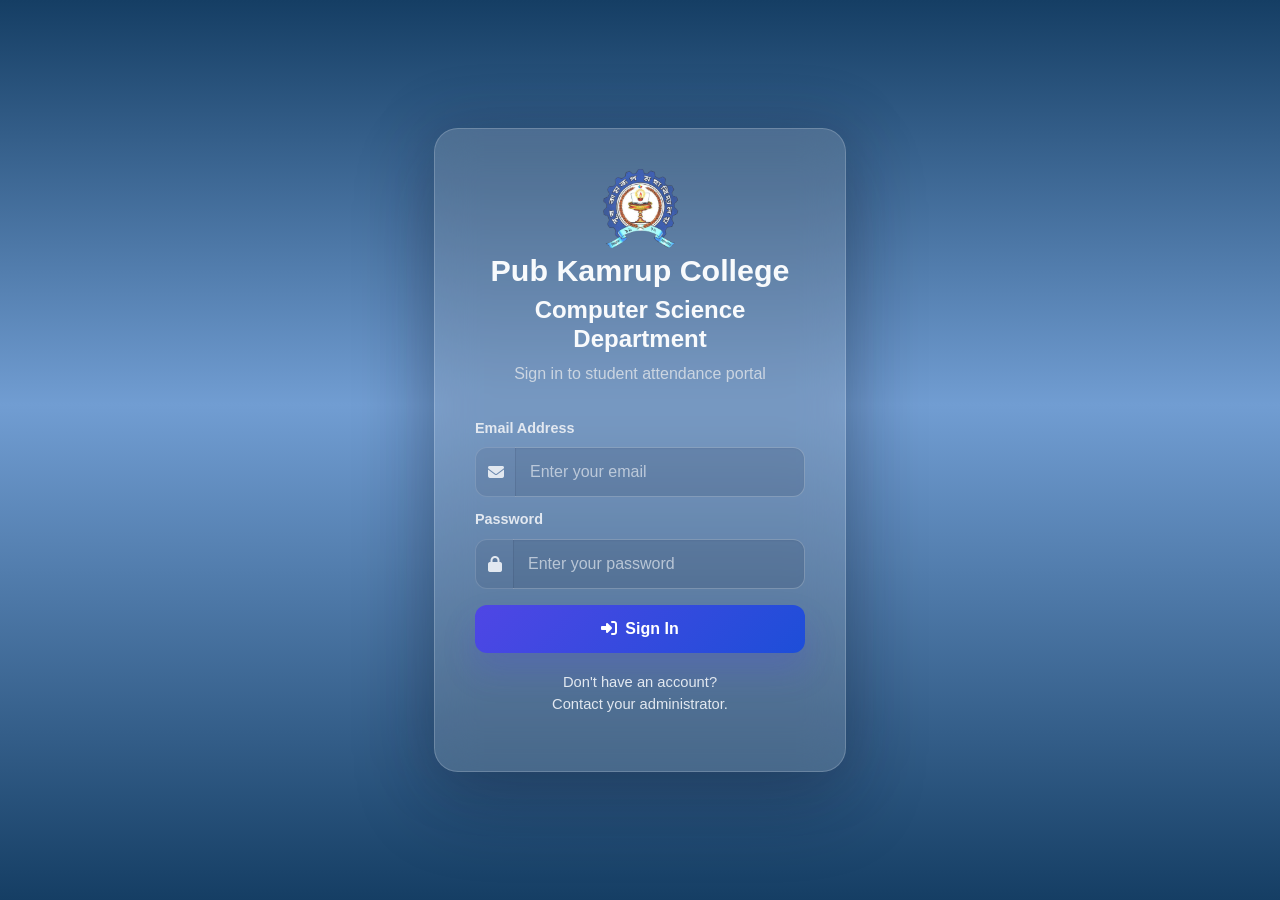
==== commit 1410d75e: "Fix reports page - semester filtering and validation - Fixed semester filtering in generateReport() " ====
--- a/attendance.html
+++ b/attendance.html
@@ -89,31 +89,31 @@
           <div class="row gy-3">
             <div class="col-md-3">
               <label for="attBatch" class="form-label">Batch</label>
-              <select class="form-select" id="attBatch" onchange="updateAttCourseOptions()">
+              <select class="form-select" id="attBatch">
                 <option value="">Select a batch</option>
               </select>
             </div>
             <div class="col-md-3">
               <label for="attCourse" class="form-label">Course</label>
-              <select class="form-select" id="attCourse" onchange="updateAttSemesterOptions()">
+              <select class="form-select" id="attCourse">
                 <option value="">Select a course</option>
               </select>
             </div>
             <div class="col-md-3">
               <label for="attSemester" class="form-label">Semester</label>
-              <select class="form-select" id="attSemester" onchange="updateAttPaperOptions()" disabled>
+              <select class="form-select" id="attSemester" disabled>
                 <option value="">Select a semester</option>
               </select>
             </div>
             <div class="col-md-3">
               <label for="attPaper" class="form-label">Paper</label>
-              <select class="form-select" id="attPaper" onchange="loadStudentsForAttendance()" disabled>
+              <select class="form-select" id="attPaper" disabled>
                 <option value="">Select a paper</option>
               </select>
             </div>
             <div class="col-md-3">
               <label for="attendanceDate" class="form-label">Date</label>
-              <input type="date" class="form-control" id="attendanceDate" onchange="loadExistingAttendance()">
+              <input type="date" class="form-control" id="attendanceDate">
             </div>
           </div>
           <div class="row mt-3">
@@ -238,19 +238,35 @@
       tableBody.innerHTML = list.map(student => {
         const courseName = courses.find(c => c.id === student.course_id)?.name || "Unknown"
         const currentSemester = student.current_semester || student.semester || "N/A"
+        const isActive = student.course_active !== false  // Default to true if not specified
+        const recordKey = `record_${student.id}`
+        
+        let statusHtml = ""
+        if (isActive) {
+          statusHtml = `
+            <select class="form-select form-select-sm" data-student-id="${student.id}" onchange="updateAttendanceStatus('${student.id}', this.value)">
+              <option value="present" ${(attendanceState[student.id] || "absent") === "present" ? "selected" : ""}>Present</option>
+              <option value="late" ${(attendanceState[student.id] || "absent") === "late" ? "selected" : ""}>Late</option>
+              <option value="absent" ${(attendanceState[student.id] || "absent") === "absent" ? "selected" : ""}>Absent</option>
+            </select>`
+        } else {
+          const endDate = student.course_end_date ? window.formatDate(student.course_end_date) : "N/A"
+          statusHtml = `
+            <div class="d-flex gap-2 align-items-center">
+              <select class="form-select form-select-sm" disabled>
+                <option value="absent">Absent</option>
+              </select>
+              <span class="badge bg-secondary" title="Course ended on ${endDate}">Ended</span>
+            </div>`
+        }
+        
         return `
-        <tr>
+        <tr${isActive ? "" : " style='opacity: 0.6;'"}>
           <td>${window.escapeHtml(student.name)}</td>
           <td>${window.escapeHtml(student.roll)}</td>
           <td>${window.escapeHtml(courseName)}</td>
           <td><strong>${currentSemester}</strong></td>
-          <td>
-            <select class="form-select form-select-sm" onchange="updateAttendanceStatus(${Number(student.id)}, this.value)">
-              <option value="present" ${(attendanceState[student.id] || "absent") === "present" ? "selected" : ""}>Present</option>
-              <option value="late" ${(attendanceState[student.id] || "absent") === "late" ? "selected" : ""}>Late</option>
-              <option value="absent" ${(attendanceState[student.id] || "absent") === "absent" ? "selected" : ""}>Absent</option>
-            </select>
-          </td>
+          <td>${statusHtml}</td>
         </tr>
       `
       }).join("")
@@ -288,7 +304,7 @@
       const semesterSelect = document.getElementById("attSemester")
       const paperSelect = document.getElementById("attPaper")
       
-      selectedCourseId = courseSelect.value ? Number(courseSelect.value) : null
+      selectedCourseId = courseSelect.value ? courseSelect.value : null
       selectedSemester = null
       selectedPaperId = null
       
@@ -354,7 +370,7 @@
 
     window.loadStudentsForAttendance = async function() {
       const paperSelect = document.getElementById("attPaper")
-      selectedPaperId = paperSelect.value ? Number(paperSelect.value) : null
+      selectedPaperId = paperSelect.value ? paperSelect.value : null
 
       if (!selectedBatch || !selectedCourseId || !selectedSemester || !selectedPaperId) {
         students = []
@@ -367,16 +383,30 @@
       document.getElementById("attendanceTable").innerHTML = '<tr><td colspan="5" class="text-center py-5 text-muted">Loading students...</td></tr>'
 
       try {
+        console.log('DEBUG: Starting loadStudentsForAttendance', { selectedBatch, selectedCourseId, selectedSemester, selectedPaperId })
+        
         // Fetch students for this batch only
         const allStudents = await window.apiRequest(`/students?admission_year=${selectedBatch}`)
-        students = allStudents.filter(student => 
-          student.course_id === selectedCourseId && 
-          student.semester === selectedSemester &&
-          (Array.isArray(student.papers) ? student.papers : JSON.parse(student.papers || "[]")).includes(selectedPaperId)
-        )
+        console.log('DEBUG: API returned students', allStudents.length)
+        
+        // Filter students by course and semester only (papers filter was too strict)
+        students = allStudents.filter(student => {
+          const courseMatch = String(student.course_id) === String(selectedCourseId)
+          const semesterMatch = Number(student.semester) === Number(selectedSemester)
+          const passes = courseMatch && semesterMatch
+          
+          if (!passes) {
+            console.log(`Student ${student.name}: course ${student.course_id} == ${selectedCourseId}? ${courseMatch}, semester ${student.semester} == ${selectedSemester}? ${semesterMatch}`)
+          }
+          return passes
+        })
+        
+        console.log('DEBUG: After filtering, students count:', students.length)
+        
         resetAttendanceState("absent")
         await loadExistingAttendance()
       } catch (error) {
+        console.error('Error in loadStudentsForAttendance:', error)
         document.getElementById("attendanceTable").innerHTML = '<tr><td colspan="5" class="text-center py-5 text-muted">Unable to load students.</td></tr>'
         setAlert(error.message || "Unable to load students right now.")
       }
@@ -539,12 +569,21 @@
         return
       }
 
+      // Filter to only include students with active courses
+      const activeStudents = students.filter(s => s.course_active !== false)
+      
+      if (!activeStudents.length) {
+        setAlert("No students with active courses available for attendance.", "warning")
+        return
+      }
+
       setAlert("")
       setSubmitState(true)
 
       try {
-        const records = students.map(student => ({
-          student_id: Number(student.id),
+        // Only submit attendance for students whose courses are still active
+        const records = activeStudents.map(student => ({
+          student_id: student.id,
           date,
           subject: paperName,
           status: attendanceState[student.id] || "absent"
@@ -555,11 +594,15 @@
           body: records
         })
 
+        const skippedCount = students.length - activeStudents.length
+        let statusMessage = `${result.message || "Attendance saved."} Created: ${result.created || 0}, updated: ${result.updated || 0}.`
+        
+        if (skippedCount > 0) {
+          statusMessage += ` (Skipped ${skippedCount} student${skippedCount === 1 ? "" : "s"} with ended courses)`
+        }
+
         await loadExistingAttendance()
-        setAlert(
-          `${result.message || "Attendance saved."} Created: ${result.created || 0}, updated: ${result.updated || 0}.`,
-          "success"
-        )
+        setAlert(statusMessage, "success")
       } catch (error) {
         setAlert(error.message || "Unable to save attendance right now.")
       } finally {
@@ -572,6 +615,52 @@
       window.setupSidebar()
       document.getElementById("attendanceDate").value = window.getTodayLocalDate()
       document.getElementById("searchStudent").addEventListener("input", applySearch)
+      
+      // Setup dropdown change handlers with proper error handling
+      document.getElementById("attBatch").addEventListener("change", async function() {
+        try {
+          await window.updateAttCourseOptions()
+        } catch (error) {
+          console.error("Error updating course options:", error)
+          setAlert("Error loading courses: " + error.message)
+        }
+      })
+      
+      document.getElementById("attCourse").addEventListener("change", async function() {
+        try {
+          await window.updateAttSemesterOptions()
+        } catch (error) {
+          console.error("Error updating semester options:", error)
+          setAlert("Error loading semesters: " + error.message)
+        }
+      })
+      
+      document.getElementById("attSemester").addEventListener("change", async function() {
+        try {
+          await window.updateAttPaperOptions()
+        } catch (error) {
+          console.error("Error updating paper options:", error)
+          setAlert("Error loading papers: " + error.message)
+        }
+      })
+      
+      document.getElementById("attPaper").addEventListener("change", async function() {
+        try {
+          await window.loadStudentsForAttendance()
+        } catch (error) {
+          console.error("Error loading students:", error)
+          setAlert("Error loading students: " + error.message)
+        }
+      })
+      
+      document.getElementById("attendanceDate").addEventListener("change", async function() {
+        try {
+          await loadExistingAttendance()
+        } catch (error) {
+          console.error("Error loading existing attendance:", error)
+        }
+      })
+      
       loadBatches()
     })
   </script>
